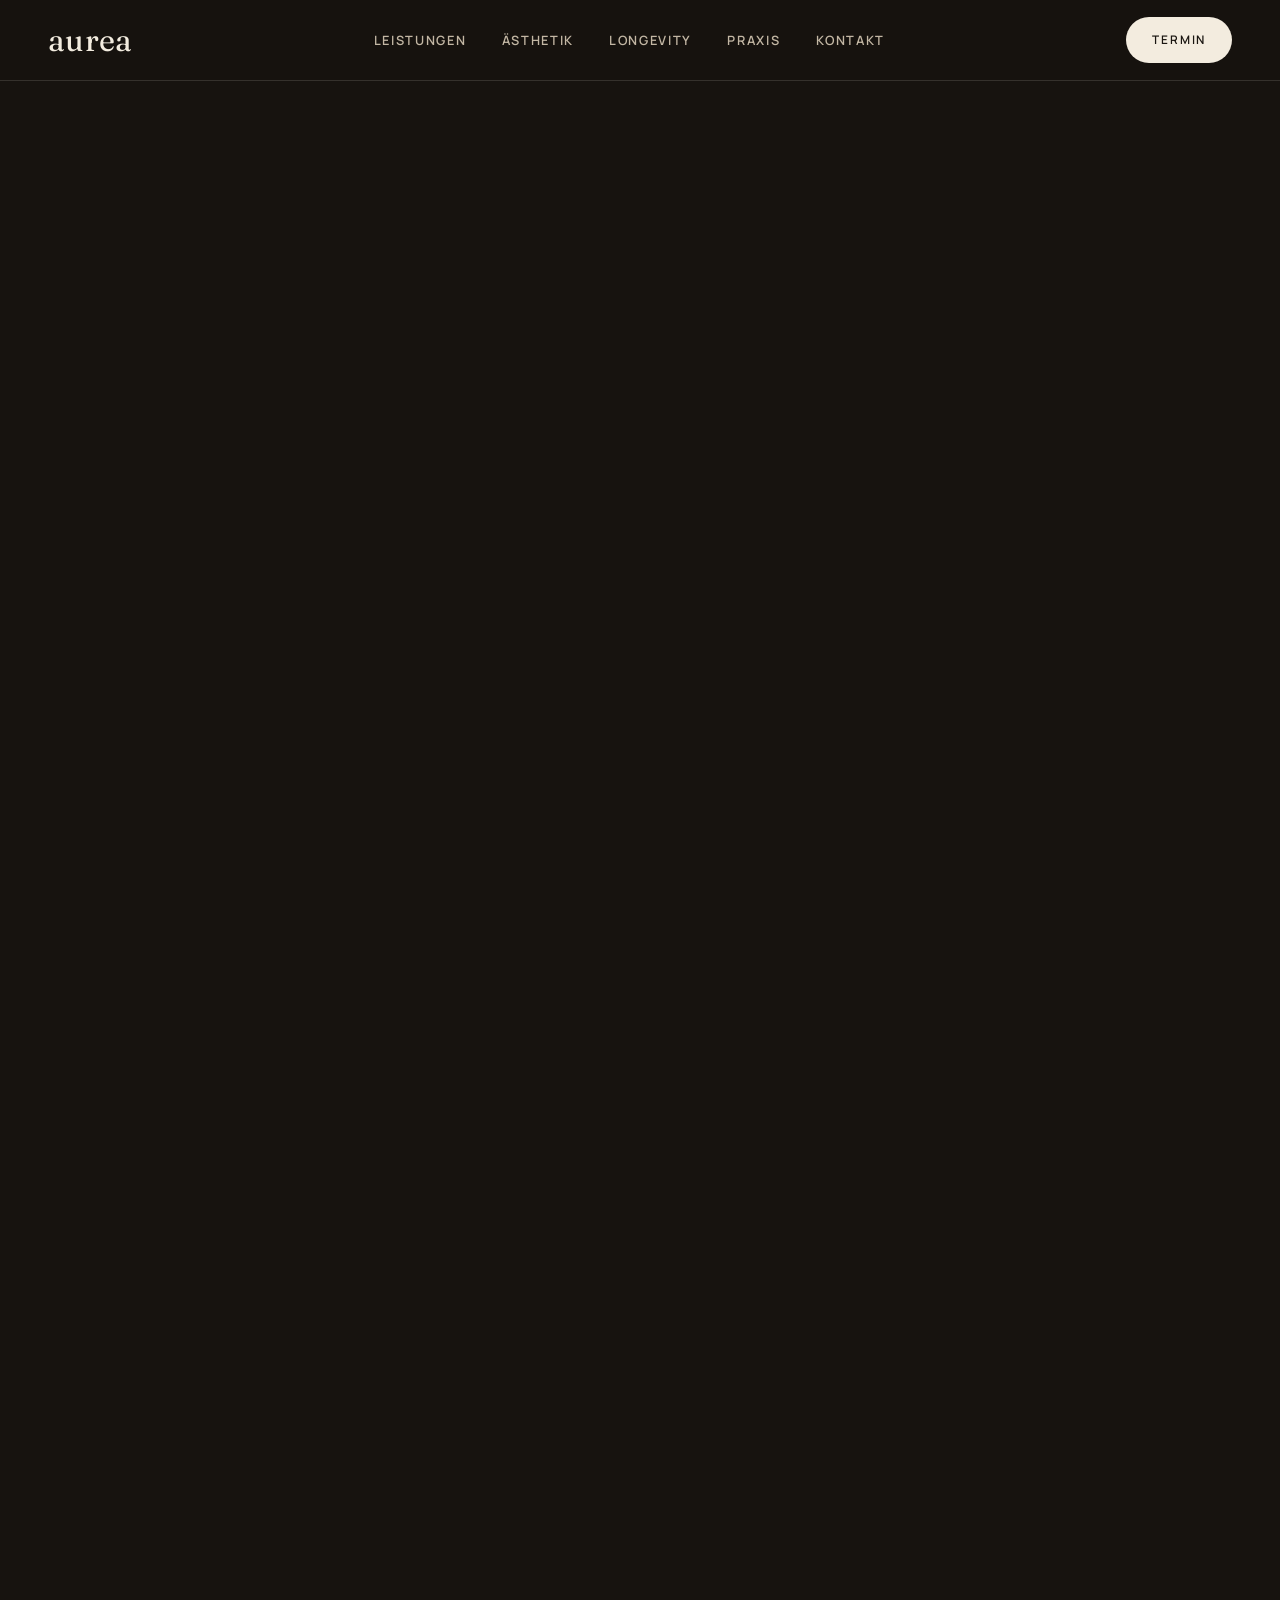
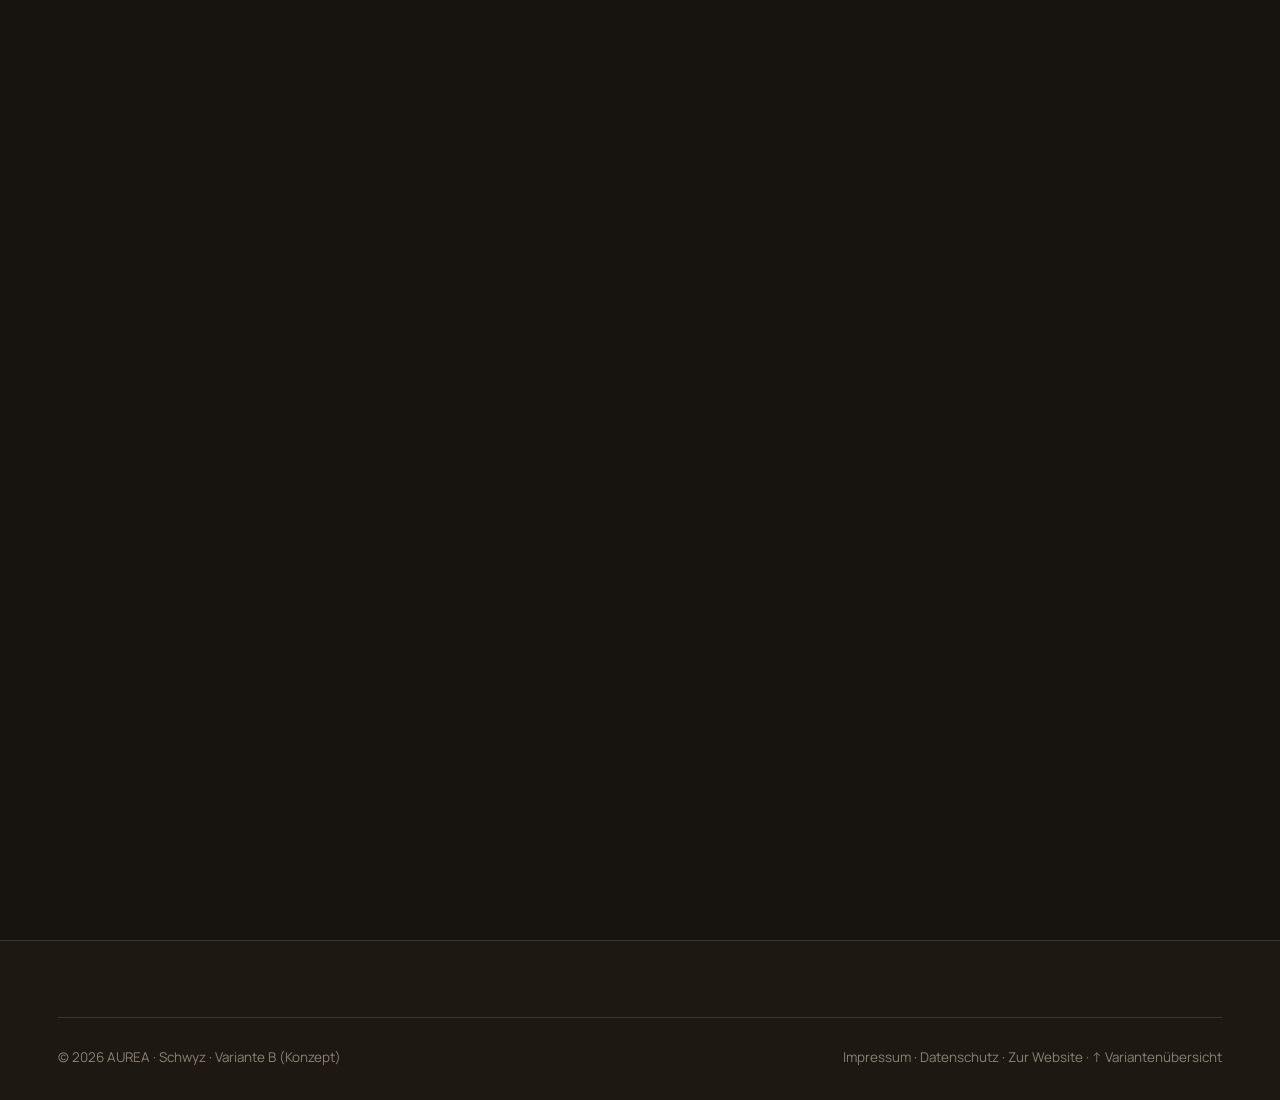
==== datenschutz-b.html @ 6bc844ad "DSG: Schriften lokal hosten (Google-CDN aus allen HTML entfernt) Fraunces + Manrope als lokale woff2" ====
<!DOCTYPE html>
<html lang="de-CH">
<head>
<meta charset="UTF-8">
<script>document.documentElement.classList.add('aurea-js');</script>
<meta name="viewport" content="width=device-width, initial-scale=1.0">
<title>Datenschutzerklärung — AUREA (Variante B) · Schwyz</title>
<meta name="description" content="Datenschutzerklärung der AUREA Dermatologie & Longevity, Schwyz – Konzept-Entwurf (Variante B).">
<meta name="robots" content="noindex">
  <link rel="preload" href="assets/fonts/fraunces-standard-normal.woff2" as="font" type="font/woff2" crossorigin>
  <link rel="preload" href="assets/fonts/manrope-wght-normal.woff2" as="font" type="font/woff2" crossorigin>
<link rel="stylesheet" href="assets/style-b.css">
</head>
<body>

<!-- NAV -->
<header class="b-nav scrolled" id="bnav">
  <a href="variante-b.html" class="b-brand">aurea</a>
  <nav class="b-nav-links" id="bnavlinks">
    <a href="variante-b.html#leistungen">Leistungen</a>
    <a href="variante-b.html#aesthetik">Ästhetik</a>
    <a href="longevity-b.html">Longevity</a>
    <a href="variante-b.html#praxis">Praxis</a>
    <a href="variante-b.html#kontakt">Kontakt</a>
  </nav>
  <div style="display:flex;align-items:center;gap:1rem">
    <a href="variante-b.html#termin" class="b-btn b-btn-cream b-nav-cta">Termin</a>
    <button class="b-nav-toggle" id="bnavToggle" aria-label="Menü"><span></span><span></span><span></span></button>
  </div>
</header>

<section class="b-section b-container" style="padding-top:clamp(7rem,12vw,10rem)">
  <div class="b-head b-reveal">
    <div class="b-breadcrumb"><a href="variante-b.html">Start</a> · Datenschutz</div>
    <span class="b-eyebrow">Rechtliches</span>
    <h2>Datenschutzerklärung.</h2>
  </div>

  <div class="b-legal b-reveal d1">
    <p style="border:1px solid var(--line);border-radius:12px;padding:1rem 1.2rem;background:var(--noir-2)"><strong>Hinweis (Konzept-Entwurf):</strong> Dies ist ein gestalterischer Platzhaltertext für das Mockup. Im realen Projekt wird er durch eine rechtlich geprüfte, praxisspezifische Datenschutzerklärung ersetzt – abgestimmt auf das revidierte Schweizer Datenschutzgesetz (revDSG) und, soweit betroffene Personen in der EU bedient werden, die DSGVO.</p>

    <h2>1. Verantwortliche Stelle</h2>
    <p>Verantwortlich für die Datenbearbeitung im Sinne des revDSG ist:<br>
    AUREA Dermatologie &amp; Longevity, Dr. med. Carla Brunner, Bahnhofstrasse 12, 6430 Schwyz, Schweiz.<br>
    E-Mail: praxis@aurea-derma.ch · Telefon: +41 41 123 45 67.</p>

    <h2>2. Welche Daten wir bearbeiten</h2>
    <ul>
      <li><strong>Stammdaten:</strong> Name, Geburtsdatum, Kontaktangaben (Telefon, E-Mail, Adresse).</li>
      <li><strong>Gesundheitsdaten</strong> (besonders schützenswerte Personendaten): Angaben aus Anamnese, Befunden und Behandlung – ausschliesslich im Rahmen der ärztlichen Tätigkeit.</li>
      <li><strong>Nutzungsdaten:</strong> beim Besuch der Website automatisch verarbeitete technische Daten (z. B. IP-Adresse, Browsertyp, Zugriffszeitpunkt).</li>
    </ul>

    <h2>3. Zwecke der Bearbeitung</h2>
    <p>Wir bearbeiten Ihre Daten zur Terminkoordination, zur Vorbereitung und Durchführung der ärztlichen Beratung und Behandlung, zur Erfüllung gesetzlicher Dokumentations- und Aufbewahrungspflichten sowie zum sicheren Betrieb dieser Website.</p>

    <h2>4. Rechtsgrundlagen</h2>
    <p>Die Bearbeitung stützt sich auf Ihre Einwilligung, die Anbahnung und Erfüllung des Behandlungsvertrags, gesetzliche Pflichten sowie unser überwiegendes berechtigtes Interesse am sicheren Betrieb der Website. Für Personen in der EU gelten ergänzend die Vorgaben der DSGVO.</p>

    <h2>5. Kontakt- und Anamnese-Formular</h2>
    <p>Über die Formulare auf dieser Website übermittelte Angaben verwenden wir ausschliesslich zur Bearbeitung Ihres Anliegens. <strong>In diesem Mockup werden keine Daten übermittelt oder gespeichert.</strong> In der späteren produktiven Umsetzung erfolgt die Übertragung verschlüsselt (TLS) über ein in der Schweiz oder EU gehostetes, datenschutzkonformes Formularsystem.</p>

    <h2>6. Cookies &amp; Reichweitenmessung</h2>
    <p>Technisch notwendige Cookies ermöglichen den Betrieb der Website. Optionale Analyse- oder Marketing-Dienste werden erst nach Ihrer ausdrücklichen Einwilligung über einen Consent-Banner aktiviert; bevorzugt wird eine cookielose, IP-anonymisierende Lösung eingesetzt.</p>

    <h2>7. Hosting &amp; Auftragsbearbeiter</h2>
    <p>Die Website wird bei einem Anbieter mit Serverstandort Schweiz/EU betrieben. Mit Dienstleistern, die in unserem Auftrag Personendaten bearbeiten (Hosting, Formular-/Terminsystem), bestehen Auftragsbearbeitungsverträge mit angemessenen Datenschutzgarantien.</p>

    <h2>8. Weitergabe an Dritte</h2>
    <p>Eine Weitergabe Ihrer Daten erfolgt nur, soweit dies zur Behandlung erforderlich ist (z. B. an Labore oder mitbehandelnde Ärztinnen und Ärzte), Sie eingewilligt haben oder wir gesetzlich dazu verpflichtet sind. Eine Weitergabe zu Werbezwecken findet nicht statt.</p>

    <h2>9. Aufbewahrung</h2>
    <p>Gesundheitsdaten bewahren wir entsprechend den gesetzlichen Aufbewahrungsfristen auf. Übrige Daten löschen wir, sobald der Bearbeitungszweck entfällt und keine gesetzlichen Pflichten entgegenstehen.</p>

    <h2>10. Ihre Rechte</h2>
    <p>Sie haben im Rahmen des anwendbaren Rechts insbesondere das Recht auf Auskunft, Berichtigung, Löschung, Einschränkung sowie Datenherausgabe/-übertragung und können eine erteilte Einwilligung jederzeit widerrufen. Wenden Sie sich dazu an die oben genannte verantwortliche Stelle.</p>

    <h2>11. Datensicherheit</h2>
    <p>Wir treffen angemessene technische und organisatorische Massnahmen (u. a. TLS-Verschlüsselung, Zugriffsbeschränkungen, ärztliche Schweigepflicht), um Ihre Daten vor unbefugtem Zugriff, Verlust oder Missbrauch zu schützen.</p>

    <h2>12. Kontakt in Datenschutzfragen</h2>
    <p>Für Fragen zum Datenschutz erreichen Sie uns unter <a href="mailto:praxis@aurea-derma.ch">praxis@aurea-derma.ch</a>.</p>

    <p style="margin-top:2rem;opacity:0.7;font-size:0.86rem">Stand: 2026 · Konzept-Entwurf für die Bewerbung · AUREA ist eine fiktive Marke.</p>
  </div>
</section>

<!-- FOOTER -->
<footer class="b-footer">
  <div class="b-container">
    <div class="b-foot-bottom" style="border-top:1px solid var(--line);padding-top:1.7rem">
      <span>© 2026 AUREA · Schwyz · Variante B (Konzept)</span>
      <span><a href="impressum-b.html">Impressum</a> · <a href="datenschutz-b.html">Datenschutz</a> · <a href="variante-b.html">Zur Website</a> · <a href="varianten.html">↑ Variantenübersicht</a></span>
    </div>
  </div>
</footer>

<script src="assets/b-app.js"></script>
</body>
</html>
---- assets/style-b.css ----
/* =========================================================================
   AUREA — Variante B  ·  "Noir Editorial"
   Dark, high-contrast, fashion-editorial — inspiriert von skinmed.ch,
   eigenständig umgesetzt. Champagner-Gold als Marken-Faden zu Variante A.
   ========================================================================= */

/* Lokal gehostete Schriften (DSG-konform — kein Google-CDN, keine IP-Übermittlung).
   Variable woff2 (Fraunces opsz+wght normal/italic, Manrope wght). */
@font-face { font-family: "Fraunces"; font-style: normal; font-weight: 300 700; font-display: swap; src: url("fonts/fraunces-standard-normal.woff2") format("woff2"); }
@font-face { font-family: "Fraunces"; font-style: italic; font-weight: 300 700; font-display: swap; src: url("fonts/fraunces-standard-italic.woff2") format("woff2"); }
@font-face { font-family: "Manrope"; font-style: normal; font-weight: 200 800; font-display: swap; src: url("fonts/manrope-wght-normal.woff2") format("woff2"); }

:root {
  --noir:      #17130F;   /* page background (warm near-black) */
  --noir-2:    #1E1813;   /* surface */
  --noir-3:    #271F18;   /* raised panel */
  --bone:      #F3ECDF;   /* primary text / cream */
  --bone-mut:  #C3B7A4;   /* muted text on dark */
  --gold:      #CDA15E;   /* champagne gold for dark bg */
  --gold-soft: #E6D2AC;
  --light:     #ECE5D9;   /* light (bone) section bg */
  --light-2:   #E3DACB;
  --ink:       #1A1611;   /* text on light sections */
  --ink-mut:   #5E564A;
  --line:      rgba(243,236,223,0.14);
  --line-ink:  rgba(26,22,17,0.14);

  --serif: 'Fraunces', 'Cormorant Garamond', Georgia, serif;
  --sans:  'Manrope', -apple-system, BlinkMacSystemFont, 'Segoe UI', sans-serif;

  --container: 1260px;
  --gut: clamp(1.25rem, 4vw, 3rem);
  --section-y: clamp(4.5rem, 9vw, 9.5rem);
  --ease: cubic-bezier(0.22, 1, 0.36, 1);

  --fs-eyebrow: 0.78rem;
  --fs-display: clamp(3rem, 1.2rem + 7.4vw, 8rem);
  --fs-h2: clamp(2.2rem, 1.2rem + 3.4vw, 4.6rem);
  --fs-h3: clamp(1.4rem, 1.1rem + 1vw, 1.9rem);
  --fs-lead: clamp(1.1rem, 0.95rem + 0.6vw, 1.3rem);
}

*, *::before, *::after { box-sizing: border-box; margin: 0; padding: 0; }
html { scroll-behavior: smooth; }
body { font-family: var(--sans); font-size: 1.05rem; line-height: 1.65; color: var(--bone);
  background: var(--noir); -webkit-font-smoothing: antialiased; overflow-x: hidden; }
img { max-width: 100%; display: block; }
a { color: inherit; text-decoration: none; }
button { font-family: inherit; cursor: pointer; border: none; background: none; }
ul { list-style: none; }
::selection { background: var(--gold); color: var(--noir); }
:focus-visible { outline: 2px solid var(--gold); outline-offset: 3px; border-radius: 3px; }

h1, h2, h3 { font-family: var(--serif); font-weight: 400; line-height: 1.04; letter-spacing: -0.012em; }

.b-container { width: 100%; max-width: var(--container); margin-inline: auto; padding-inline: var(--gut); }
.b-section { padding-block: var(--section-y); }
.b-eyebrow { display: inline-flex; align-items: center; gap: 0.7em; font-size: var(--fs-eyebrow); font-weight: 600;
  letter-spacing: 0.32em; text-transform: uppercase; color: var(--gold); }
.b-eyebrow.c { justify-content: center; }
.b-lead { font-size: var(--fs-lead); color: var(--bone-mut); line-height: 1.6; }

/* Buttons — cream pill (primary), outline (secondary) */
.b-btn { display: inline-flex; align-items: center; justify-content: center; gap: 0.6em;
  font-family: var(--sans); font-weight: 600; font-size: 0.82rem; letter-spacing: 0.16em; text-transform: uppercase;
  padding: 1.15rem 2.2rem; border-radius: 100px; min-height: 44px;
  transition: transform .45s var(--ease), background .35s, color .35s, box-shadow .45s var(--ease); }
.b-btn svg { width: 1.05em; height: 1.05em; }
.b-btn-cream { background: var(--bone); color: var(--ink); }
.b-btn-cream:hover { background: #fff; transform: translateY(-3px); box-shadow: 0 18px 40px -18px rgba(0,0,0,0.6); }
.b-btn-outline { border: 1.5px solid rgba(243,236,223,0.4); color: var(--bone); }
.b-btn-outline:hover { border-color: var(--bone); background: rgba(243,236,223,0.06); transform: translateY(-3px); }
.b-btn-dark { background: var(--ink); color: var(--bone); }
.b-btn-dark:hover { transform: translateY(-3px); box-shadow: 0 18px 40px -18px rgba(0,0,0,0.4); }
.b-btn-ink-outline { border: 1.5px solid var(--line-ink); color: var(--ink); }
.b-btn-ink-outline:hover { border-color: var(--ink); transform: translateY(-3px); }

.b-link { display: inline-flex; align-items: center; gap: 0.5em; font-weight: 600; font-size: 0.8rem;
  letter-spacing: 0.14em; text-transform: uppercase; color: var(--gold); }
.b-link svg { width: 1.1em; transition: transform .35s var(--ease); }
.b-link:hover svg { transform: translateX(5px); }

/* ---------- NAV ---------- */
.b-nav { position: fixed; inset: 0 0 auto 0; z-index: 100; display: flex; align-items: center; justify-content: space-between;
  padding: 1.35rem var(--gut); transition: background .45s var(--ease), padding .45s var(--ease), border-color .45s;
  border-bottom: 1px solid transparent; }
.b-nav.scrolled { background: rgba(23,19,15,0.82); backdrop-filter: blur(14px); padding-block: 0.9rem; border-bottom-color: var(--line); }
.b-brand { font-family: var(--serif); font-size: 1.95rem; font-weight: 400; letter-spacing: 0.01em; color: var(--bone); }
.b-nav-links { display: flex; align-items: center; gap: 2.2rem; }
.b-nav-links a { font-size: 0.8rem; font-weight: 600; letter-spacing: 0.13em; text-transform: uppercase; color: var(--bone-mut); transition: color .3s; }
.b-nav-links a:hover { color: var(--bone); }
.b-nav-cta { padding: 0.85rem 1.6rem; font-size: 0.74rem; }
.b-nav-toggle { display: none; flex-direction: column; justify-content: center; align-items: center; gap: 5px; width: 44px; height: 44px; }
.b-nav-toggle span { width: 26px; height: 2px; background: var(--bone); border-radius: 2px; transition: .35s var(--ease); }

/* ---------- HERO ---------- */
.b-hero { position: relative; min-height: 100svh; display: flex; align-items: center; overflow: hidden; }
.b-hero-bg { position: absolute; inset: 0; z-index: 0; background: var(--noir-2); }
.b-hero-bg img { width: 100%; height: 100%; object-fit: cover; object-position: 70% center; opacity: 0.92; }
.b-hero-bg::after { content: ""; position: absolute; inset: 0; background:
  linear-gradient(90deg, var(--noir) 8%, rgba(23,19,15,0.72) 42%, rgba(23,19,15,0.30) 70%, rgba(23,19,15,0.55) 100%),
  linear-gradient(0deg, var(--noir) 2%, transparent 30%); }
.b-hero-inner { position: relative; z-index: 2; width: 100%; max-width: var(--container); margin-inline: auto; padding-inline: var(--gut); }
.b-hero h1 { font-size: var(--fs-display); max-width: 15ch; margin: 1.4rem 0 1.6rem; color: var(--bone); font-weight: 300; }
.b-hero h1 em { font-style: italic; color: var(--gold-soft); }
.b-hero .b-lead { max-width: 46ch; color: #E8E1D4; }
.b-hero-actions { display: flex; flex-wrap: wrap; gap: 1rem; margin-top: 2.4rem; }
.b-scroll { position: absolute; bottom: 1.6rem; left: 50%; transform: translateX(-50%); z-index: 2;
  font-size: 0.72rem; letter-spacing: 0.3em; text-transform: uppercase; color: var(--bone-mut);
  display: flex; flex-direction: column; align-items: center; gap: 0.6rem;
  transition: opacity .45s var(--ease); pointer-events: none; }
.b-scroll .ln { width: 1px; height: 40px; background: linear-gradient(var(--bone-mut), transparent); }

/* ---------- SECTION HEAD ---------- */
.b-head { max-width: 760px; margin-bottom: clamp(2.5rem, 5vw, 4.5rem); }
.b-head.c { margin-inline: auto; text-align: center; }
.b-head h2 { font-size: var(--fs-h2); margin: 1rem 0; font-weight: 300; hyphens: auto; overflow-wrap: break-word; }
.b-head p { font-size: var(--fs-lead); color: var(--bone-mut); }

/* ---------- SERVICES (editorial list) ---------- */
.b-serv { display: grid; grid-template-columns: 1fr 1fr; gap: 0; border-top: 1px solid var(--line); }
.b-serv-item { position: relative; padding: 2.2rem 2rem; border-bottom: 1px solid var(--line); display: flex; gap: 1.6rem;
  transition: background .4s; }
.b-serv-item:nth-child(odd) { border-right: 1px solid var(--line); }
.b-serv-item:hover { background: var(--noir-2); }
.b-serv-item .no { font-family: var(--serif); font-size: 1.1rem; color: var(--gold); flex: none; padding-top: 0.4rem; }
.b-serv-item h3 { font-size: var(--fs-h3); margin-bottom: 0.5rem; color: var(--bone); font-weight: 400; }
.b-serv-item p { font-size: 0.97rem; color: var(--bone-mut); }
.b-serv-item .b-link { margin-top: 1rem; }
.b-serv-item .stretch { position: absolute; inset: 0; z-index: 1; }

/* ---------- FEATURE (alternating full-bleed) ---------- */
.b-feature { display: grid; grid-template-columns: 1fr 1fr; align-items: stretch; min-height: 80vh; }
.b-feature .media { position: relative; overflow: hidden; min-height: 50vh; }
.b-feature .media img { width: 100%; height: 100%; object-fit: cover; }
.b-feature .txt { display: flex; flex-direction: column; justify-content: center; padding: clamp(2.5rem,6vw,6rem); }
.b-feature.flip .media { order: 2; }
.b-feature .txt h2 { font-size: var(--fs-h2); margin: 1rem 0 1.3rem; font-weight: 300; }
.b-feature .txt p { color: var(--bone-mut); max-width: 46ch; }
.b-feature .txt .b-btn, .b-feature .txt .b-link { margin-top: 2rem; align-self: flex-start; }
.b-feature.on-light { background: var(--light); color: var(--ink); }
.b-feature.on-light .txt h2 { color: var(--ink); }
.b-feature.on-light .txt p { color: var(--ink-mut); }
.b-feature.on-light .b-eyebrow { color: #9A7A3E; }

/* ---------- PULL QUOTE (light section) ---------- */
.b-quote { background: var(--light); color: var(--ink); text-align: center; }
.b-quote .b-container { max-width: 980px; }
.b-quote blockquote { font-family: var(--serif); font-weight: 300; font-size: clamp(1.8rem, 1rem + 3vw, 3.4rem);
  line-height: 1.22; letter-spacing: -0.01em; }
.b-quote blockquote em { font-style: italic; color: #9A7A3E; }
.b-quote .by { margin-top: 2rem; font-size: 0.82rem; font-weight: 600; letter-spacing: 0.18em; text-transform: uppercase; color: var(--ink-mut); }

/* ---------- DOCTOR ---------- */
.b-doctor { display: grid; grid-template-columns: 0.9fr 1.1fr; gap: clamp(2rem,5vw,5rem); align-items: center; }
.b-doctor .media { aspect-ratio: 3/4; overflow: hidden; border-radius: 2px; }
.b-doctor .media img { width: 100%; height: 100%; object-fit: cover; }
.b-doctor h2 { font-size: var(--fs-h2); margin: 1rem 0 1.3rem; font-weight: 300; color: var(--bone); }
.b-doctor .creds { display: grid; gap: 0.7rem; margin: 1.8rem 0; }
.b-doctor .creds li { display: flex; gap: 0.7rem; align-items: flex-start; color: var(--bone-mut); font-size: 0.97rem; }
.b-doctor .creds svg { width: 1.05em; color: var(--gold); flex: none; margin-top: 4px; }

/* ---------- CTA ---------- */
.b-cta { text-align: center; position: relative; overflow: hidden; }
.b-cta h2 { font-size: var(--fs-h2); font-weight: 300; max-width: 16ch; margin: 1rem auto 1.5rem; color: var(--bone); }
.b-cta p { color: var(--bone-mut); max-width: 48ch; margin: 0 auto 2.4rem; font-size: var(--fs-lead); }
.b-cta .glow { position: absolute; width: 60vw; height: 60vw; border-radius: 50%; top: -30%; left: 50%; transform: translateX(-50%);
  background: radial-gradient(circle, rgba(205,161,94,0.18), transparent 62%); z-index: 0; }
.b-cta .b-container { position: relative; z-index: 2; }

/* ---------- FOOTER ---------- */
.b-footer { background: var(--noir-2); border-top: 1px solid var(--line); padding-block: clamp(3.5rem,6vw,5rem) 2rem; }
.b-footer-grid { display: grid; grid-template-columns: 1.6fr 1fr 1.3fr; gap: clamp(2rem,4vw,4rem); padding-bottom: 3rem; border-bottom: 1px solid var(--line); }
.b-footer .b-brand { font-size: 1.7rem; }
.b-footer p { color: var(--bone-mut); font-size: 0.95rem; margin-top: 1rem; max-width: 38ch; }
.b-footer h4 { font-size: 0.74rem; letter-spacing: 0.2em; text-transform: uppercase; color: var(--gold); margin-bottom: 1.1rem; font-weight: 700; }
.b-footer-col a, .b-footer-col li { display: block; font-size: 0.95rem; color: var(--bone-mut); padding: 0.32rem 0; transition: color .3s; }
.b-footer-col a:hover { color: var(--bone); }
.b-cl { display: flex; gap: 0.7rem; align-items: flex-start; font-size: 0.95rem; color: var(--bone-mut); padding: 0.32rem 0; }
.b-cl svg { width: 1.05em; color: var(--gold); flex: none; margin-top: 4px; }
.b-foot-bottom { display: flex; justify-content: space-between; flex-wrap: wrap; gap: 1rem; padding-top: 1.7rem; font-size: 0.84rem; color: #8A8170; }
.b-foot-bottom a { color: #8A8170; }
.b-foot-bottom a:hover { color: var(--bone); }

/* ---------- CONCEPT BAR ---------- */
.b-concept { position: fixed; bottom: 0; left: 0; right: 0; z-index: 200; background: #000; color: var(--bone-mut);
  font-size: 0.8rem; display: flex; align-items: center; justify-content: center; gap: 0.8rem; flex-wrap: wrap; padding: 0.6rem 1rem; text-align: center; }
.b-concept strong { color: var(--gold-soft); }
.b-concept a { color: var(--gold-soft); text-decoration: underline; text-underline-offset: 3px; }
.b-concept button { color: var(--bone-mut); opacity: 0.7; font-size: 1.1rem; line-height: 1; padding: 0.5rem 0.9rem; min-height: 44px; min-width: 44px; }
.b-concept button:hover { opacity: 1; }

/* ---------- REVEAL ---------- */
/* Progressive Enhancement: versteckter Startzustand nur bei aktivem JS (html.aurea-js,
   per Inline-Script im <head> gesetzt). Ohne JS bleibt jeder Inhalt sichtbar. */
.aurea-js .b-reveal { opacity: 0; transform: translateY(30px); transition: opacity .9s var(--ease), transform .9s var(--ease); }
.b-reveal.in { opacity: 1; transform: none; }
.b-reveal.d1 { transition-delay: .1s; } .b-reveal.d2 { transition-delay: .2s; } .b-reveal.d3 { transition-delay: .3s; }
@media (prefers-reduced-motion: reduce) { .b-reveal { opacity: 1; transform: none; } * { scroll-behavior: auto; } }

/* ---------- BEFORE / AFTER SLIDER ---------- */
.b-ba { text-align: center; }
.ba-pills { display: flex; flex-wrap: wrap; justify-content: center; gap: 0.6rem; margin-bottom: 1.6rem; }
.ba-pill { padding: 0.7rem 1.3rem; border-radius: 100px; border: 1.5px solid var(--line); color: var(--bone-mut);
  font-size: 0.82rem; font-weight: 600; letter-spacing: 0.03em; min-height: 44px; transition: all .3s; }
.ba-pill:hover { border-color: var(--gold); color: var(--bone); }
.ba-pill.is-active { background: var(--bone); color: var(--ink); border-color: var(--bone); }
.ba-stage { position: relative; max-width: 760px; margin: 0 auto; aspect-ratio: 4/3; border-radius: 6px; overflow: hidden;
  --pos: 50%; box-shadow: 0 34px 80px -34px rgba(0,0,0,0.75); background: var(--noir-3); }
.ba-stage img { position: absolute; inset: 0; width: 100%; height: 100%; object-fit: cover; display: block; }
.ba-after { z-index: 1; }
.ba-before { z-index: 2; clip-path: inset(0 calc(100% - var(--pos)) 0 0); }
.ba-handle { position: absolute; top: 0; bottom: 0; left: var(--pos); width: 2px; background: var(--bone); z-index: 3;
  transform: translateX(-1px); pointer-events: none; }
.ba-knob { position: absolute; top: 50%; left: 50%; transform: translate(-50%,-50%); width: 46px; height: 46px; border-radius: 50%;
  background: var(--bone); color: var(--ink); display: grid; place-items: center; box-shadow: 0 6px 22px rgba(0,0,0,0.55); }
.ba-knob svg { width: 22px; }
.ba-tag { position: absolute; bottom: 12px; z-index: 3; font-size: 0.66rem; font-weight: 700; letter-spacing: 0.14em;
  text-transform: uppercase; padding: 0.34rem 0.72rem; border-radius: 100px; background: rgba(23,19,15,0.72); color: var(--bone); backdrop-filter: blur(4px); }
.ba-tag-before { left: 12px; } .ba-tag-after { right: 12px; }
.ba-range { position: absolute; inset: 0; width: 100%; height: 100%; margin: 0; background: transparent;
  -webkit-appearance: none; appearance: none; z-index: 4; cursor: ew-resize; }
.ba-range::-webkit-slider-runnable-track { background: transparent; height: 100%; }
.ba-range::-webkit-slider-thumb { -webkit-appearance: none; width: 48px; height: 600px; background: transparent; cursor: ew-resize; }
.ba-range::-moz-range-track { background: transparent; }
.ba-range::-moz-range-thumb { width: 48px; height: 600px; border: 0; background: transparent; cursor: ew-resize; }
.ba-range:focus-visible { outline: 2px solid var(--gold); outline-offset: 3px; }

/* ---------- BOOKING TOOL ---------- */
.bk { max-width: 880px; margin: 0 auto; background: var(--noir-2); border: 1px solid var(--line); border-radius: 18px; overflow: hidden; }
.bk-steps { display: flex; align-items: center; gap: 0.5rem; padding: 1.4rem 1.8rem; border-bottom: 1px solid var(--line); flex-wrap: wrap; }
.bk-steps .s { display: flex; align-items: center; gap: 0.5rem; font-size: 0.72rem; font-weight: 600; letter-spacing: 0.06em;
  text-transform: uppercase; color: var(--bone-mut); }
.bk-steps .s .n { width: 25px; height: 25px; border-radius: 50%; border: 1.5px solid var(--line); display: grid; place-items: center; font-size: 0.72rem; flex: none; }
.bk-steps .s.active { color: var(--bone); } .bk-steps .s.active .n { background: var(--gold); color: var(--ink); border-color: var(--gold); }
.bk-steps .s.done .n { background: var(--bone); color: var(--ink); border-color: var(--bone); }
.bk-sep { flex: 1; height: 1px; background: var(--line); min-width: 8px; }
.bk-body { padding: 2.1rem 1.8rem; }
.bk-step { display: none; animation: bfade .5s var(--ease); }
.bk-step.active { display: block; }
@keyframes bfade { from { opacity: 0; transform: translateY(10px); } to { opacity: 1; transform: none; } }
.bk-step h3 { font-family: var(--serif); font-weight: 400; font-size: 1.5rem; margin-bottom: 0.4rem; color: var(--bone); }
.bk-step .hint { color: var(--bone-mut); font-size: 0.92rem; margin-bottom: 1.5rem; }
.bk-pillrow { display: flex; flex-wrap: wrap; gap: 0.7rem; }
.bk-pill { padding: 0.95rem 1.5rem; border-radius: 100px; border: 1.5px solid var(--line); color: var(--bone); background: var(--noir-3);
  font-size: 0.92rem; font-weight: 600; min-height: 44px; transition: all .3s; }
.bk-pill:hover { border-color: var(--gold); }
.bk-pill.sel { background: var(--gold); color: var(--ink); border-color: var(--gold); }
.bk-cal-head { display: flex; align-items: center; justify-content: space-between; gap: 1rem; margin-bottom: 1.3rem; }
.bk-cal-head .kw { font-weight: 600; color: var(--bone); font-size: 0.98rem; }
.bk-navbtn { width: 44px; height: 44px; border-radius: 50%; border: 1.5px solid var(--line); color: var(--bone); display: grid; place-items: center; transition: all .3s; flex: none; }
.bk-navbtn:hover:not(:disabled) { border-color: var(--gold); color: var(--gold); }
.bk-navbtn:disabled { opacity: 0.3; cursor: not-allowed; }
.bk-navbtn svg { width: 18px; }
.bk-week { display: grid; grid-template-columns: repeat(6, 1fr); gap: 0.55rem; }
.bk-day { background: var(--noir-3); border: 1px solid var(--line); border-radius: 10px; padding: 0.85rem 0.5rem; min-height: 158px; text-align: center; }
.bk-day.past { opacity: 0.45; }
.bk-day.booked { opacity: 0.5; }
.bk-day.booked .dom { color: var(--bone-mut); }
.bk-day .dow { font-size: 0.68rem; font-weight: 700; letter-spacing: 0.1em; text-transform: uppercase; color: var(--bone-mut); }
.bk-day .dom { font-family: var(--serif); font-size: 1.3rem; color: var(--bone); margin: 0.15rem 0 0.7rem; }
.bk-slot { display: block; width: 100%; padding: 0.5rem 0.2rem; margin-bottom: 0.4rem; border-radius: 7px; border: 1px solid var(--line);
  background: transparent; color: var(--bone); font-size: 0.8rem; font-weight: 600; transition: all .25s; min-height: 44px; cursor: pointer; }
.bk-slot:hover { background: var(--gold); color: var(--ink); border-color: var(--gold); }
.bk-slot.sel { background: var(--gold); color: var(--ink); border-color: var(--gold); }
.bk-none { font-size: 1.2rem; line-height: 1; color: var(--bone-mut); padding-top: 1rem; opacity: 0.55; }
.bk-empty { text-align: center; padding: 2.4rem 1rem 0.6rem; }
.bk-empty .ic { width: 52px; height: 52px; border-radius: 50%; border: 1.5px solid var(--line); color: var(--gold); display: grid; place-items: center; margin: 0 auto 1.2rem; }
.bk-empty h4 { font-family: var(--serif); font-weight: 400; font-size: 1.3rem; color: var(--bone); margin-bottom: 0.5rem; }
.bk-empty p { color: var(--bone-mut); margin-bottom: 1.4rem; }
.bk-nav { display: flex; justify-content: space-between; gap: 1rem; padding: 1.4rem 1.8rem; border-top: 1px solid var(--line); }
.bk-summary { display: grid; gap: 0; margin-bottom: 1.6rem; }
.bk-summary .row { display: flex; justify-content: space-between; gap: 1rem; padding: 0.85rem 0; border-bottom: 1px solid var(--line); font-size: 0.95rem; }
.bk-summary .row .k { color: var(--bone-mut); } .bk-summary .row .v { color: var(--bone); font-weight: 600; text-align: right; }
.bk-done { text-align: center; padding: 1rem; }
.bk-done .chk { width: 64px; height: 64px; border-radius: 50%; background: var(--gold); color: var(--ink); display: grid; place-items: center; margin: 0 auto 1.4rem; }
.bk-done .chk svg { width: 30px; }
.bk-done p { color: var(--bone-mut); max-width: 44ch; margin: 0 auto; }

/* ---------- SERVICE MODAL ---------- */
.bmodal { position: fixed; inset: 0; z-index: 300; display: none; align-items: center; justify-content: center; padding: 1.2rem; }
.bmodal.open { display: flex; }
.bmodal-backdrop { position: absolute; inset: 0; background: rgba(8,6,4,0.74); backdrop-filter: blur(6px); }
.bmodal-panel { position: relative; z-index: 1; width: 100%; max-width: 560px; max-height: 88vh; overflow: auto;
  background: var(--noir-2); border: 1px solid var(--line); border-radius: 18px; padding: clamp(1.8rem, 4vw, 2.7rem);
  box-shadow: 0 50px 120px -30px rgba(0,0,0,0.85); animation: bpop .4s var(--ease); }
@keyframes bpop { from { opacity: 0; transform: translateY(18px) scale(.985); } to { opacity: 1; transform: none; } }
.bmodal-x { position: absolute; top: 0.7rem; right: 0.7rem; width: 44px; height: 44px; border-radius: 50%;
  color: var(--bone-mut); font-size: 1.5rem; line-height: 1; transition: color .3s, background .3s; }
.bmodal-x:hover { color: var(--bone); background: var(--noir-3); }
.bmodal-panel h3 { font-family: var(--serif); font-weight: 400; font-size: clamp(1.6rem, 1.2rem + 1.6vw, 2.2rem); margin: 0.7rem 0 1rem; color: var(--bone); }
.bmodal-panel .b-lead { font-size: 1.02rem; }
.bmodal-list { display: grid; gap: 0.7rem; margin: 1.5rem 0; }
.bmodal-list li { display: flex; gap: 0.7rem; align-items: flex-start; color: var(--bone-mut); font-size: 0.97rem; }
.bmodal-list svg { width: 1.05em; color: var(--gold); flex: none; margin-top: 4px; }
.bmodal-note { font-size: 0.86rem; color: var(--bone-mut); opacity: 0.82; border-top: 1px solid var(--line); padding-top: 1.2rem; }
.bmodal-actions { display: flex; flex-wrap: wrap; gap: 0.8rem; margin-top: 1.7rem; }

/* ---------- RESPONSIVE ---------- */
@media (max-width: 900px) {
  .b-nav-links { display: none; }
  .b-nav-cta { display: none; }
  .b-nav-toggle { display: flex; }
  .b-nav.open .b-nav-links { display: flex; flex-direction: column; position: fixed; inset: 0; background: var(--noir);
    align-items: center; justify-content: center; gap: 2.2rem; font-size: 1.1rem; z-index: 99; }
  .b-nav.open .b-nav-toggle span:nth-child(1) { transform: translateY(7px) rotate(45deg); }
  .b-nav.open .b-nav-toggle span:nth-child(2) { opacity: 0; }
  .b-nav.open .b-nav-toggle span:nth-child(3) { transform: translateY(-7px) rotate(-45deg); }
  .b-hero { align-items: flex-end; padding-bottom: clamp(3rem,10vw,5rem); padding-top: calc(5rem + env(safe-area-inset-top,0px)); }
  .b-hero-bg img { object-position: 60% center; }
  .b-hero-bg::after { background: linear-gradient(0deg, var(--noir) 6%, rgba(23,19,15,0.55) 46%, rgba(23,19,15,0.5) 100%); }
  .b-serv { grid-template-columns: 1fr; }
  .b-serv-item:nth-child(odd) { border-right: none; }
  .b-feature, .b-feature.flip { grid-template-columns: 1fr; }
  .b-feature .media { order: -1 !important; min-height: 56vw; }
  .b-feature.flip .media { order: -1; }
  .b-doctor { grid-template-columns: 1fr; gap: 2.5rem; }
  .b-doctor .media { max-width: 420px; }
  .b-footer-grid { grid-template-columns: 1fr 1fr; }
  .b-footer-grid > :first-child { grid-column: 1 / -1; }
}
@media (max-width: 560px) {
  .b-footer-grid { grid-template-columns: 1fr; gap: 2rem; }
  .b-hero-actions .b-btn { flex: 1; }
}
@media (max-width: 760px) {
  .bk-week { grid-template-columns: repeat(3, 1fr); }
  .bk-steps .lbl { display: none; }
  .bk-steps { justify-content: center; }
}
@media (max-width: 480px) {
  .bk-week { grid-template-columns: repeat(2, 1fr); }
  .bk-day { min-height: 130px; }
}

/* =========================================================================
   LONGEVITY-ANAMNESE (B) + RECHTLICHES — geteilte Noir-Editorial-Komponenten
   ========================================================================= */

/* ---- Sub-Hero (kürzer als Full-Hero) ---- */
.b-subhero { position: relative; min-height: 74svh; display: flex; align-items: flex-end; overflow: hidden;
  padding-bottom: clamp(2.5rem, 6vw, 5rem); padding-top: 7rem; }
.b-subhero-bg { position: absolute; inset: 0; z-index: 0; background: var(--noir-2); }
.b-subhero-bg img { width: 100%; height: 100%; object-fit: cover; object-position: 62% 28%; opacity: 0.9; }
.b-subhero-bg::after { content: ""; position: absolute; inset: 0; background:
  linear-gradient(90deg, var(--noir) 6%, rgba(23,19,15,0.74) 46%, rgba(23,19,15,0.34) 80%, rgba(23,19,15,0.5) 100%),
  linear-gradient(0deg, var(--noir) 2%, transparent 38%); }
.b-subhero-inner { position: relative; z-index: 2; width: 100%; max-width: var(--container);
  margin-inline: auto; padding-inline: var(--gut); }
.b-subhero h1 { font-size: clamp(2.6rem, 1.4rem + 5vw, 5.4rem); font-weight: 300; color: var(--bone);
  max-width: 19ch; margin: 1.1rem 0 1.3rem; line-height: 1.04; }
.b-subhero h1 em { font-style: italic; color: var(--gold-soft); }
.b-subhero .b-lead { max-width: 56ch; color: #E8E1D4; }
.b-subhero .b-hero-actions { margin-top: 2rem; }
.b-breadcrumb { font-size: 0.78rem; letter-spacing: 0.12em; text-transform: uppercase; color: var(--bone-mut); margin-bottom: 0.5rem; }
.b-breadcrumb a { color: var(--gold); }
.b-breadcrumb a:hover { color: var(--gold-soft); }

/* ---- Band-Hintergrund zur Rhythmisierung ---- */
.b-band { background: var(--noir-2); }

/* ---- Pillars (Vier Perspektiven) ---- */
.b-pillars { display: grid; grid-template-columns: repeat(4, 1fr); gap: 1px; background: var(--line);
  border: 1px solid var(--line); border-radius: 14px; overflow: hidden; }
.b-pillar { background: var(--noir); padding: 2.2rem 1.7rem; }
.b-band .b-pillar { background: var(--noir-2); }
.b-pillar .ic { width: 50px; height: 50px; border-radius: 12px; border: 1px solid var(--line);
  display: grid; place-items: center; color: var(--gold); margin-bottom: 1.3rem; }
.b-pillar .ic svg { width: 24px; }
.b-pillar h3 { font-size: 1.18rem; font-weight: 400; color: var(--bone); margin-bottom: 0.6rem; }
.b-pillar p { font-size: 0.93rem; color: var(--bone-mut); }

/* ---- Process (nummerierte Schritte) ---- */
.b-process { display: grid; gap: 0; max-width: 880px; margin-inline: auto; border-top: 1px solid var(--line); }
.b-step-row { display: grid; grid-template-columns: auto 1fr; gap: 1.7rem; padding: 1.9rem 0; border-bottom: 1px solid var(--line); }
.b-step-row .mn { font-family: var(--serif); font-size: 1.5rem; color: var(--gold); line-height: 1.1; }
.b-step-row h3 { font-size: 1.3rem; font-weight: 400; color: var(--bone); margin-bottom: 0.4rem; }
.b-step-row p { color: var(--bone-mut); font-size: 0.97rem; max-width: 62ch; }

/* ---- Measures grid (Was wir erfassen) ---- */
.b-measures { display: grid; grid-template-columns: repeat(3, 1fr); gap: 1px; background: var(--line);
  border: 1px solid var(--line); border-radius: 14px; overflow: hidden; }
.b-measure-c { background: var(--noir); padding: 1.9rem 1.6rem; }
.b-band .b-measure-c { background: var(--noir-2); }
.b-measure-c h3 { font-size: 1.08rem; font-weight: 400; color: var(--bone); margin-bottom: 0.5rem;
  display: flex; align-items: center; gap: 0.6rem; }
.b-measure-c h3::before { content: ""; width: 7px; height: 7px; border-radius: 50%; background: var(--gold); flex: none; }
.b-measure-c p { font-size: 0.92rem; color: var(--bone-mut); }

/* ---- Multi-Step Formular ---- */
.b-form { max-width: 820px; margin: 0 auto; background: var(--noir-2); border: 1px solid var(--line);
  border-radius: 18px; overflow: hidden; }
.b-form-head { padding: 1.8rem 2rem 1.5rem; border-bottom: 1px solid var(--line); }
.b-form-head h3 { font-family: var(--serif); font-weight: 400; font-size: 1.45rem; color: var(--bone); }
.b-form-head p { color: var(--bone-mut); font-size: 0.92rem; margin-top: 0.3rem; }
.b-progress { display: flex; gap: 0.5rem; margin-top: 1.1rem; }
.b-progress .dot { flex: 1; height: 4px; border-radius: 100px; background: var(--noir-3); transition: background .4s var(--ease); }
.b-progress .dot.active { background: var(--gold); }
.b-form-body { padding: 2rem; }
.b-fstep { display: none; animation: bfade .5s var(--ease); }
.b-fstep.active { display: block; }
.b-fstep .step-label { font-size: 0.72rem; letter-spacing: 0.2em; text-transform: uppercase; color: var(--gold); margin-bottom: 0.5rem; }
.b-fstep h4 { font-family: var(--serif); font-weight: 400; font-size: 1.45rem; color: var(--bone); margin-bottom: 1.4rem; }
.b-field { margin-bottom: 1.2rem; }
.b-field-row { display: grid; grid-template-columns: 1fr 1fr; gap: 1rem; }
.b-field > label { display: block; font-size: 0.85rem; font-weight: 600; color: var(--bone); margin-bottom: 0.5rem; }
.b-field input, .b-field select, .b-field textarea {
  width: 100%; font-family: var(--sans); font-size: 0.97rem; color: var(--bone); background: var(--noir-3);
  border: 1px solid var(--line); border-radius: 10px; padding: 0.85rem 1rem; min-height: 48px; transition: border-color .3s; }
.b-field textarea { min-height: 104px; resize: vertical; line-height: 1.5; }
.b-field input::placeholder, .b-field textarea::placeholder { color: var(--bone-mut); opacity: 0.65; }
.b-field input:focus, .b-field select:focus, .b-field textarea:focus { outline: none; border-color: var(--gold); }
.b-field select { appearance: none; -webkit-appearance: none; cursor: pointer; padding-right: 2.6rem;
  background-image: url("data:image/svg+xml,%3Csvg xmlns='http://www.w3.org/2000/svg' width='14' height='14' viewBox='0 0 24 24' fill='none' stroke='%23CDA15E' stroke-width='2' stroke-linecap='round' stroke-linejoin='round'%3E%3Cpath d='m6 9 6 6 6-6'/%3E%3C/svg%3E");
  background-repeat: no-repeat; background-position: right 1rem center; }
.b-choices { display: grid; gap: 0.6rem; grid-template-columns: 1fr 1fr; }
.b-choice { display: flex; align-items: center; gap: 0.7rem; padding: 0.8rem 1rem; min-height: 48px;
  background: var(--noir-3); border: 1px solid var(--line); border-radius: 10px; font-size: 0.92rem; color: var(--bone); cursor: pointer; transition: border-color .3s; }
.b-choice:hover { border-color: var(--gold); }
.b-choice input { accent-color: var(--gold); width: 18px; height: 18px; flex: none; }
.b-consent { display: flex; gap: 0.7rem; align-items: flex-start; padding: 0.9rem 0; font-size: 0.9rem; color: var(--bone-mut); cursor: pointer; }
.b-consent input { accent-color: var(--gold); width: 18px; height: 18px; flex: none; margin-top: 3px; }
.b-form-nav { display: flex; justify-content: space-between; gap: 1rem; padding: 1.5rem 2rem; border-top: 1px solid var(--line); }
.b-form-done { text-align: center; padding: 1.5rem 1rem; }
.b-form-done .chk { width: 64px; height: 64px; border-radius: 50%; background: var(--gold); color: var(--ink); display: grid; place-items: center; margin: 0 auto 1.4rem; }
.b-form-done .chk svg { width: 30px; }
.b-form-done h4 { font-family: var(--serif); font-weight: 400; font-size: 1.5rem; color: var(--bone); margin-bottom: 0.7rem; }
.b-form-done p { color: var(--bone-mut); max-width: 46ch; margin: 0 auto; }

/* ---- FAQ ---- */
.b-faq { max-width: 820px; margin: 0 auto; border-top: 1px solid var(--line); }
.b-faq-item { border-bottom: 1px solid var(--line); }
.b-faq-q { width: 100%; display: flex; align-items: center; justify-content: space-between; gap: 1rem; text-align: left;
  padding: 1.5rem 0.2rem; font-family: var(--sans); font-size: 1.05rem; font-weight: 600; color: var(--bone); min-height: 44px; }
.b-faq-q:hover { color: var(--gold-soft); }
.b-faq-q .pm { position: relative; width: 16px; height: 16px; flex: none; }
.b-faq-q .pm::before, .b-faq-q .pm::after { content: ""; position: absolute; background: var(--gold); transition: transform .35s var(--ease); }
.b-faq-q .pm::before { top: 7px; left: 0; width: 16px; height: 2px; }
.b-faq-q .pm::after { left: 7px; top: 0; width: 2px; height: 16px; }
.b-faq-item.open .pm::after { transform: scaleY(0); }
.b-faq-a { max-height: 0; overflow: hidden; transition: max-height .45s var(--ease); }
.b-faq-a p { color: var(--bone-mut); font-size: 0.97rem; padding: 0 0.2rem 1.5rem; max-width: 66ch; }

/* ---- Rechtstexte (Legal prose) ---- */
.b-legal { max-width: 800px; margin: 0 auto; overflow-wrap: anywhere; hyphens: auto; }
.b-legal h2 { font-size: 1.5rem; font-weight: 400; color: var(--bone); margin: 2.2rem 0 0.8rem; }
.b-legal h2:first-child { margin-top: 0; }
.b-legal p, .b-legal li { color: var(--bone-mut); font-size: 0.98rem; margin-bottom: 0.8rem; line-height: 1.7; }
.b-legal ul { padding-left: 1.2rem; list-style: disc; margin-bottom: 1rem; }
.b-legal a { color: var(--gold); text-decoration: underline; text-underline-offset: 3px; }
.b-legal strong { color: var(--bone); }

/* ---- Responsive ---- */
@media (max-width: 900px) {
  .b-pillars { grid-template-columns: repeat(2, 1fr); }
  .b-measures { grid-template-columns: 1fr 1fr; }
}
@media (max-width: 600px) {
  .b-pillars, .b-measures { grid-template-columns: 1fr; }
  .b-field-row { grid-template-columns: 1fr; }
  .b-choices { grid-template-columns: 1fr; }
  .b-step-row { grid-template-columns: 1fr; gap: 0.5rem; }
  .b-form-body, .b-form-head, .b-form-nav { padding-inline: 1.3rem; }
}
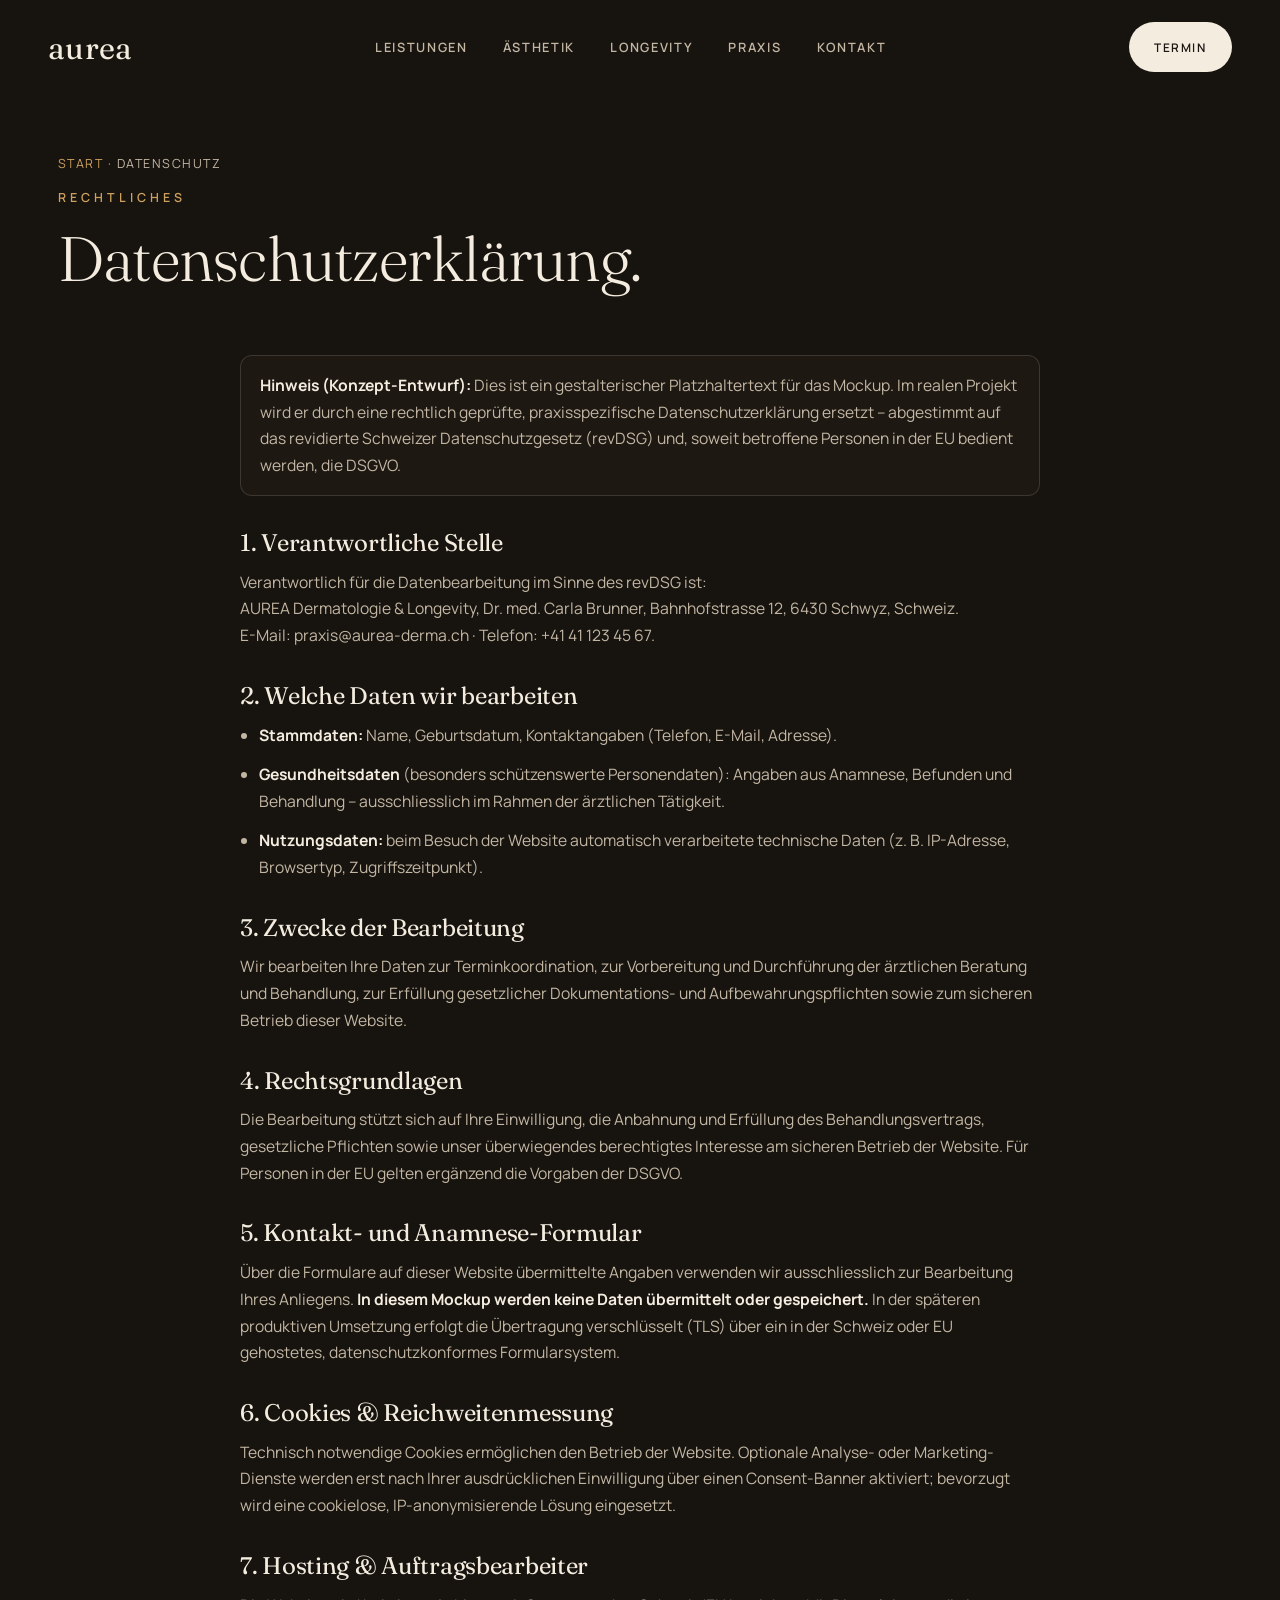
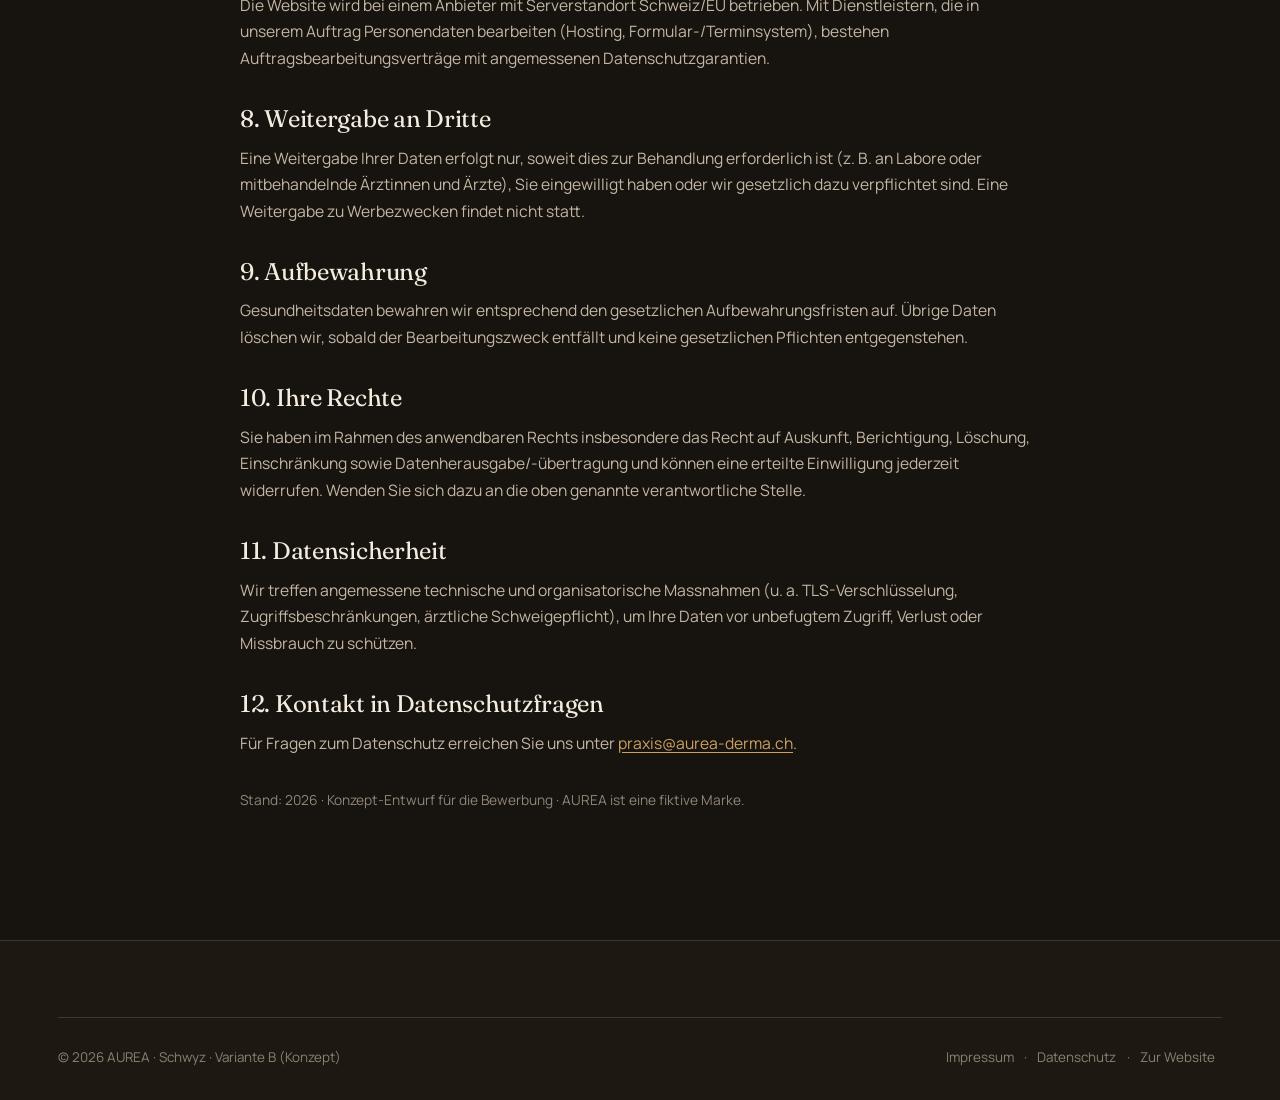
==== commit 98b3f498: "HIG-/Mobile-UX-Audit: Major-Befunde + Politur umgesetzt 7-Perspektiven-Gremium (Apple HIG/WCAG/Mater" ====
--- a/datenschutz-b.html
+++ b/datenschutz-b.html
@@ -3,35 +3,36 @@
 <head>
 <meta charset="UTF-8">
 <script>document.documentElement.classList.add('aurea-js');</script>
-<meta name="viewport" content="width=device-width, initial-scale=1.0">
+<meta name="viewport" content="width=device-width, initial-scale=1.0, viewport-fit=cover">
 <title>Datenschutzerklärung — AUREA (Variante B) · Schwyz</title>
 <meta name="description" content="Datenschutzerklärung der AUREA Dermatologie & Longevity, Schwyz – Konzept-Entwurf (Variante B).">
 <meta name="robots" content="noindex">
   <link rel="preload" href="assets/fonts/fraunces-standard-normal.woff2" as="font" type="font/woff2" crossorigin>
   <link rel="preload" href="assets/fonts/manrope-wght-normal.woff2" as="font" type="font/woff2" crossorigin>
+<link rel="icon" href="assets/favicon.svg">
 <link rel="stylesheet" href="assets/style-b.css">
 </head>
 <body>
 
 <!-- NAV -->
 <header class="b-nav scrolled" id="bnav">
-  <a href="variante-b.html" class="b-brand">aurea</a>
+  <a href="index.html" class="b-brand">aurea</a>
   <nav class="b-nav-links" id="bnavlinks">
-    <a href="variante-b.html#leistungen">Leistungen</a>
-    <a href="variante-b.html#aesthetik">Ästhetik</a>
+    <a href="index.html#leistungen">Leistungen</a>
+    <a href="index.html#aesthetik">Ästhetik</a>
     <a href="longevity-b.html">Longevity</a>
-    <a href="variante-b.html#praxis">Praxis</a>
-    <a href="variante-b.html#kontakt">Kontakt</a>
+    <a href="index.html#praxis">Praxis</a>
+    <a href="index.html#kontakt">Kontakt</a>
   </nav>
   <div style="display:flex;align-items:center;gap:1rem">
-    <a href="variante-b.html#termin" class="b-btn b-btn-cream b-nav-cta">Termin</a>
+    <a href="index.html#termin" class="b-btn b-btn-cream b-nav-cta">Termin</a>
     <button class="b-nav-toggle" id="bnavToggle" aria-label="Menü"><span></span><span></span><span></span></button>
   </div>
 </header>
 
 <section class="b-section b-container" style="padding-top:clamp(7rem,12vw,10rem)">
   <div class="b-head b-reveal">
-    <div class="b-breadcrumb"><a href="variante-b.html">Start</a> · Datenschutz</div>
+    <div class="b-breadcrumb"><a href="index.html">Start</a> · Datenschutz</div>
     <span class="b-eyebrow">Rechtliches</span>
     <h2>Datenschutzerklärung.</h2>
   </div>
@@ -90,7 +91,7 @@
   <div class="b-container">
     <div class="b-foot-bottom" style="border-top:1px solid var(--line);padding-top:1.7rem">
       <span>© 2026 AUREA · Schwyz · Variante B (Konzept)</span>
-      <span><a href="impressum-b.html">Impressum</a> · <a href="datenschutz-b.html">Datenschutz</a> · <a href="variante-b.html">Zur Website</a> · <a href="varianten.html">↑ Variantenübersicht</a></span>
+      <span><a href="impressum-b.html">Impressum</a> · <a href="datenschutz-b.html">Datenschutz</a> · <a href="index.html">Zur Website</a></span>
     </div>
   </div>
 </footer>
--- a/assets/style-b.css
+++ b/assets/style-b.css
@@ -1,7 +1,7 @@
 /* =========================================================================
    AUREA — Variante B  ·  "Noir Editorial"
-   Dark, high-contrast, fashion-editorial — inspiriert von skinmed.ch,
-   eigenständig umgesetzt. Champagner-Gold als Marken-Faden zu Variante A.
+   Dark, high-contrast, fashion-editorial — eigenständige Editorial-Richtung.
+   Champagner-Gold als Marken-Faden zu Variante A.
    ========================================================================= */
 
 /* Lokal gehostete Schriften (DSG-konform — kein Google-CDN, keine IP-Übermittlung).
@@ -41,7 +41,12 @@
 }
 
 *, *::before, *::after { box-sizing: border-box; margin: 0; padding: 0; }
-html { scroll-behavior: smooth; }
+/* Touch-Politur: kein blauer Tap-Flash auf Smartphones; Fokusring nur für Tastatur
+   (Accessibility bleibt erhalten, sieht aber bei Maus/Touch sauber aus). */
+* { -webkit-tap-highlight-color: transparent; }
+:focus:not(:focus-visible) { outline: none; }
+:focus-visible { outline: 2px solid var(--gold); outline-offset: 3px; border-radius: 6px; }
+html { scroll-behavior: smooth; scroll-padding-top: 5.5rem; }
 body { font-family: var(--sans); font-size: 1.05rem; line-height: 1.65; color: var(--bone);
   background: var(--noir); -webkit-font-smoothing: antialiased; overflow-x: hidden; }
 img { max-width: 100%; display: block; }
@@ -61,11 +66,12 @@
 .b-lead { font-size: var(--fs-lead); color: var(--bone-mut); line-height: 1.6; }
 
 /* Buttons — cream pill (primary), outline (secondary) */
-.b-btn { display: inline-flex; align-items: center; justify-content: center; gap: 0.6em;
-  font-family: var(--sans); font-weight: 600; font-size: 0.82rem; letter-spacing: 0.16em; text-transform: uppercase;
-  padding: 1.15rem 2.2rem; border-radius: 100px; min-height: 44px;
+.b-btn { display: inline-flex; align-items: center; justify-content: center; gap: 0.55em;
+  font-family: var(--sans); font-weight: 600; font-size: 0.82rem; letter-spacing: 0.13em; text-transform: uppercase;
+  padding: 1.1rem 2.1rem; border-radius: 100px; min-height: 50px; white-space: nowrap;
   transition: transform .45s var(--ease), background .35s, color .35s, box-shadow .45s var(--ease); }
-.b-btn svg { width: 1.05em; height: 1.05em; }
+.b-btn svg { width: 1.25em; height: 1.25em; flex-shrink: 0; transition: transform .35s var(--ease); }
+.b-btn:hover svg { transform: translateX(4px); }
 .b-btn-cream { background: var(--bone); color: var(--ink); }
 .b-btn-cream:hover { background: #fff; transform: translateY(-3px); box-shadow: 0 18px 40px -18px rgba(0,0,0,0.6); }
 .b-btn-outline { border: 1.5px solid rgba(243,236,223,0.4); color: var(--bone); }
@@ -82,7 +88,9 @@
 
 /* ---------- NAV ---------- */
 .b-nav { position: fixed; inset: 0 0 auto 0; z-index: 100; display: flex; align-items: center; justify-content: space-between;
-  padding: 1.35rem var(--gut); transition: background .45s var(--ease), padding .45s var(--ease), border-color .45s;
+  padding: 1.35rem var(--gut); padding-top: calc(1.35rem + env(safe-area-inset-top, 0px));
+  padding-left: max(var(--gut), env(safe-area-inset-left)); padding-right: max(var(--gut), env(safe-area-inset-right));
+  transition: background .45s var(--ease), padding .45s var(--ease), border-color .45s;
   border-bottom: 1px solid transparent; }
 .b-nav.scrolled { background: rgba(23,19,15,0.82); backdrop-filter: blur(14px); padding-block: 0.9rem; border-bottom-color: var(--line); }
 .b-brand { font-family: var(--serif); font-size: 1.95rem; font-weight: 400; letter-spacing: 0.01em; color: var(--bone); }
@@ -92,11 +100,27 @@
 .b-nav-cta { padding: 0.85rem 1.6rem; font-size: 0.74rem; }
 .b-nav-toggle { display: none; flex-direction: column; justify-content: center; align-items: center; gap: 5px; width: 44px; height: 44px; }
 .b-nav-toggle span { width: 26px; height: 2px; background: var(--bone); border-radius: 2px; transition: .35s var(--ease); }
+/* Scroll-Sperre des Hintergrunds, solange das Mobil-Menü offen ist */
+body.b-noscroll { overflow: hidden; }
 
 /* ---------- HERO ---------- */
 .b-hero { position: relative; min-height: 100svh; display: flex; align-items: center; overflow: hidden; }
 .b-hero-bg { position: absolute; inset: 0; z-index: 0; background: var(--noir-2); }
-.b-hero-bg img { width: 100%; height: 100%; object-fit: cover; object-position: 70% center; opacity: 0.92; }
+.b-hero-bg img { width: 100%; height: 100%; object-fit: cover; object-position: 70% center; opacity: 0.92;
+  animation: aurea-kenburns 30s ease-in-out infinite alternate; transform-origin: 70% 42%; will-change: transform; }
+/* Ken-Burns: kaum merklicher Slow-Zoom (lebendig/bedacht, 0 zusätzliche Bytes, GPU). */
+@keyframes aurea-kenburns { from { transform: scale(1); } to { transform: scale(1.055); } }
+@media (prefers-reduced-motion: reduce) { .b-hero-bg img { animation: none; } }
+
+/* Ausblick — optionale Phasen (dezenter „in Planung"-Teaser) */
+.ausblick-grid { display: grid; grid-template-columns: 1fr 1fr; gap: 1.2rem; max-width: 940px; margin: 0 auto; }
+.ausblick-card { position: relative; border: 1px solid var(--line); border-radius: 14px; padding: 1.9rem 1.8rem; background: var(--noir-2); }
+.ausblick-tag { display: inline-block; font-size: 0.68rem; letter-spacing: 0.18em; text-transform: uppercase; color: var(--gold);
+  border: 1px solid var(--line); border-radius: 100px; padding: 0.28rem 0.75rem; margin-bottom: 1.1rem; }
+.ausblick-card h3 { font-family: var(--serif); font-size: 1.35rem; font-weight: 400; color: var(--bone); margin-bottom: 0.55rem; }
+.ausblick-card p { color: var(--bone-mut); font-size: 0.97rem; line-height: 1.6; }
+.ausblick-meta { display: block; margin-top: 1.1rem; font-size: 0.76rem; letter-spacing: 0.05em; color: var(--bone-mut); opacity: 0.65; }
+@media (max-width: 720px) { .ausblick-grid { grid-template-columns: 1fr; } }
 .b-hero-bg::after { content: ""; position: absolute; inset: 0; background:
   linear-gradient(90deg, var(--noir) 8%, rgba(23,19,15,0.72) 42%, rgba(23,19,15,0.30) 70%, rgba(23,19,15,0.55) 100%),
   linear-gradient(0deg, var(--noir) 2%, transparent 30%); }
@@ -114,7 +138,10 @@
 /* ---------- SECTION HEAD ---------- */
 .b-head { max-width: 760px; margin-bottom: clamp(2.5rem, 5vw, 4.5rem); }
 .b-head.c { margin-inline: auto; text-align: center; }
-.b-head h2 { font-size: var(--fs-h2); margin: 1rem 0; font-weight: 300; hyphens: auto; overflow-wrap: break-word; }
+.b-head h2 { font-size: var(--fs-h2); margin: 1rem 0; font-weight: 300; hyphens: manual; overflow-wrap: break-word; }
+/* Typografie-Goldstandard: Headlines ausgewogen umbrechen statt Mitten-im-Wort zu trennen. */
+.b-head h2, .b-hero h1, .b-subhero h1 { text-wrap: balance; }
+p, .b-lead { text-wrap: pretty; }
 .b-head p { font-size: var(--fs-lead); color: var(--bone-mut); }
 
 /* ---------- SERVICES (editorial list) ---------- */
@@ -196,7 +223,11 @@
 .aurea-js .b-reveal { opacity: 0; transform: translateY(30px); transition: opacity .9s var(--ease), transform .9s var(--ease); }
 .b-reveal.in { opacity: 1; transform: none; }
 .b-reveal.d1 { transition-delay: .1s; } .b-reveal.d2 { transition-delay: .2s; } .b-reveal.d3 { transition-delay: .3s; }
-@media (prefers-reduced-motion: reduce) { .b-reveal { opacity: 1; transform: none; } * { scroll-behavior: auto; } }
+@media (prefers-reduced-motion: reduce) {
+  .b-reveal { opacity: 1; transform: none; }
+  html { scroll-behavior: auto; }
+  *, *::before, *::after { animation-duration: .001ms !important; animation-iteration-count: 1 !important; transition-duration: .001ms !important; }
+}
 
 /* ---------- BEFORE / AFTER SLIDER ---------- */
 .b-ba { text-align: center; }
@@ -268,7 +299,13 @@
 .bk-empty .ic { width: 52px; height: 52px; border-radius: 50%; border: 1.5px solid var(--line); color: var(--gold); display: grid; place-items: center; margin: 0 auto 1.2rem; }
 .bk-empty h4 { font-family: var(--serif); font-weight: 400; font-size: 1.3rem; color: var(--bone); margin-bottom: 0.5rem; }
 .bk-empty p { color: var(--bone-mut); margin-bottom: 1.4rem; }
-.bk-nav { display: flex; justify-content: space-between; gap: 1rem; padding: 1.4rem 1.8rem; border-top: 1px solid var(--line); }
+.bk-nav { display: flex; gap: 1rem; padding: 1.4rem 1.8rem; border-top: 1px solid var(--line); }
+.bk-nav #bkFwd { margin-left: auto; }
+/* Schmale Viewports: Buttons stapeln (Primär oben), nichts läuft mehr aus der Karte */
+@media (max-width: 560px) {
+  .bk-nav { flex-direction: column-reverse; gap: 0.7rem; padding-inline: 1.3rem; }
+  .bk-nav .b-btn { width: 100%; margin-left: 0; }
+}
 .bk-summary { display: grid; gap: 0; margin-bottom: 1.6rem; }
 .bk-summary .row { display: flex; justify-content: space-between; gap: 1rem; padding: 0.85rem 0; border-bottom: 1px solid var(--line); font-size: 0.95rem; }
 .bk-summary .row .k { color: var(--bone-mut); } .bk-summary .row .v { color: var(--bone); font-weight: 600; text-align: right; }
@@ -300,15 +337,23 @@
 @media (max-width: 900px) {
   .b-nav-links { display: none; }
   .b-nav-cta { display: none; }
-  .b-nav-toggle { display: flex; }
+  .b-nav-toggle { display: flex; position: relative; z-index: 210; }
+  /* Offen: Header-backdrop-filter MUSS aus sein — sonst wird der fixe Overlay am gefilterten
+     Header (winzige Höhe) statt am Viewport ausgerichtet → abgeschnittenes, unleserliches Menü. */
+  .b-nav.open { background: var(--noir); -webkit-backdrop-filter: none; backdrop-filter: none; border-bottom-color: transparent; }
+  .b-nav.open .b-brand { position: relative; z-index: 210; }
   .b-nav.open .b-nav-links { display: flex; flex-direction: column; position: fixed; inset: 0; background: var(--noir);
-    align-items: center; justify-content: center; gap: 2.2rem; font-size: 1.1rem; z-index: 99; }
+    align-items: center; justify-content: center; gap: 1.9rem; font-size: 1.2rem; z-index: 200;
+    padding: 6rem var(--gut) calc(2.5rem + env(safe-area-inset-bottom,0px)); }
+  .b-nav.open .b-nav-links a:not(.b-btn) { color: var(--bone); }
   .b-nav.open .b-nav-toggle span:nth-child(1) { transform: translateY(7px) rotate(45deg); }
   .b-nav.open .b-nav-toggle span:nth-child(2) { opacity: 0; }
   .b-nav.open .b-nav-toggle span:nth-child(3) { transform: translateY(-7px) rotate(-45deg); }
   .b-hero { align-items: flex-end; padding-bottom: clamp(3rem,10vw,5rem); padding-top: calc(5rem + env(safe-area-inset-top,0px)); }
   .b-hero-bg img { object-position: 60% center; }
   .b-hero-bg::after { background: linear-gradient(0deg, var(--noir) 6%, rgba(23,19,15,0.55) 46%, rgba(23,19,15,0.5) 100%); }
+  /* Scroll-Hinweis auf Touch ausblenden (überlagerte sonst die Buttons im bottom-aligned Hero) */
+  .b-scroll { display: none; }
   .b-serv { grid-template-columns: 1fr; }
   .b-serv-item:nth-child(odd) { border-right: none; }
   .b-feature, .b-feature.flip { grid-template-columns: 1fr; }
@@ -321,12 +366,17 @@
 }
 @media (max-width: 560px) {
   .b-footer-grid { grid-template-columns: 1fr; gap: 2rem; }
-  .b-hero-actions .b-btn { flex: 1; }
+  /* Hero- & Kontakt-Buttons sauber gestapelt & voll zentriert statt nebeneinander gequetscht
+     (verhindert u. a. den Umbruch der Telefonnummer im Kontakt-Button) */
+  .b-hero-actions { flex-direction: column; align-items: stretch; gap: 0.85rem; }
+  .b-hero-actions .b-btn { flex: none; width: 100%; }
 }
 @media (max-width: 760px) {
   .bk-week { grid-template-columns: repeat(3, 1fr); }
   .bk-steps .lbl { display: none; }
   .bk-steps { justify-content: center; }
+  /* Portrait-Hero (4:5): Gesicht oben halten, dunkle Textzone unten zeigen */
+  .b-hero-bg img { object-position: 50% 8%; transform-origin: 50% 30%; }
 }
 @media (max-width: 480px) {
   .bk-week { grid-template-columns: repeat(2, 1fr); }
@@ -462,3 +512,51 @@
   .b-step-row { grid-template-columns: 1fr; gap: 0.5rem; }
   .b-form-body, .b-form-head, .b-form-nav { padding-inline: 1.3rem; }
 }
+
+/* ===========================================================================
+   HIG-/Mobile-UX-Audit-Politur (Gremium-Befunde, gegengeprüft)
+   =========================================================================== */
+
+/* Longevity-Sektion: Text-Link als vollwertiges Tap-Ziel (≥44px), Noir-Look bleibt */
+.b-feature .txt .b-link { padding-block: 0.6rem; min-height: 44px; }
+
+/* Burger-Menü: primärer „Termin buchen"-CTA NUR im offenen Mobil-Overlay */
+.b-nav-menu-cta { display: none; }
+@media (max-width: 900px) {
+  .b-nav.open .b-nav-menu-cta { display: inline-flex; margin-top: 1.2rem; min-width: 220px; }
+  /* Menü-Links als grössere, klar trennbare Tap-Ziele */
+  .b-nav.open .b-nav-links a:not(.b-btn) { display: block; padding: 0.45rem 1.5rem; }
+}
+
+/* Footer: Navigations- & Rechtslinks auf komfortable Tap-Höhe; Telefon/Mail klickbar */
+.b-footer-grid nav a, .b-footer-grid a:not(.b-brand) { display: inline-block; padding-block: 0.32rem; }
+.b-foot-bottom a { display: inline-block; padding: 0.5rem 0.45rem; margin: -0.5rem 0; }
+a.b-cl { padding-block: 0.5rem; text-decoration: none; transition: color .3s; }
+a.b-cl:hover { color: var(--bone); }
+
+/* Kontakt/Mail-Button: Originalschreibweise statt Versalien (Lesbarkeit der Adresse) */
+.b-btn-lower { text-transform: none; letter-spacing: 0.01em; }
+
+/* Placeholder-Kontrast anheben (war 0.65 → unter 4.5:1) */
+.b-field input::placeholder, .b-field textarea::placeholder { opacity: 0.85; }
+
+/* Vorher/Nachher: vertikales Scrollen über dem Bild nicht als Regler-Drag werten */
+.ba-stage, .ba-range { touch-action: pan-y; }
+
+/* Touch: sofortiges Pressed-Feedback; „klebendes" Gold auf Touch-Geräten neutralisieren */
+.b-btn:active, .bk-pill:active, .bk-slot:active, .ba-pill:active, .bk-navbtn:active,
+.b-nav-toggle:active { transform: scale(0.97); }
+@media (hover: none) {
+  .bk-pill:hover { border-color: var(--line); }
+  .bk-slot:hover { background: var(--noir-3); color: var(--bone); border-color: var(--line); }
+  .b-btn-cream:hover { background: var(--bone); transform: none; box-shadow: none; }
+  .b-btn-outline:hover { background: transparent; border-color: rgba(243,236,223,0.4); transform: none; }
+}
+
+/* Absätze in Feature-Texten optisch trennen (Anamnese-Intro war eine Textwand) */
+.b-feature .txt p + p { margin-top: 1em; }
+
+/* Fliesstext in dichten Komponenten auf dem Smartphone auf ≥16px anheben */
+@media (max-width: 600px) {
+  .b-serv-item p, .b-pillar p, .b-measure-c p, .ausblick-card p { font-size: 1rem; line-height: 1.6; }
+}
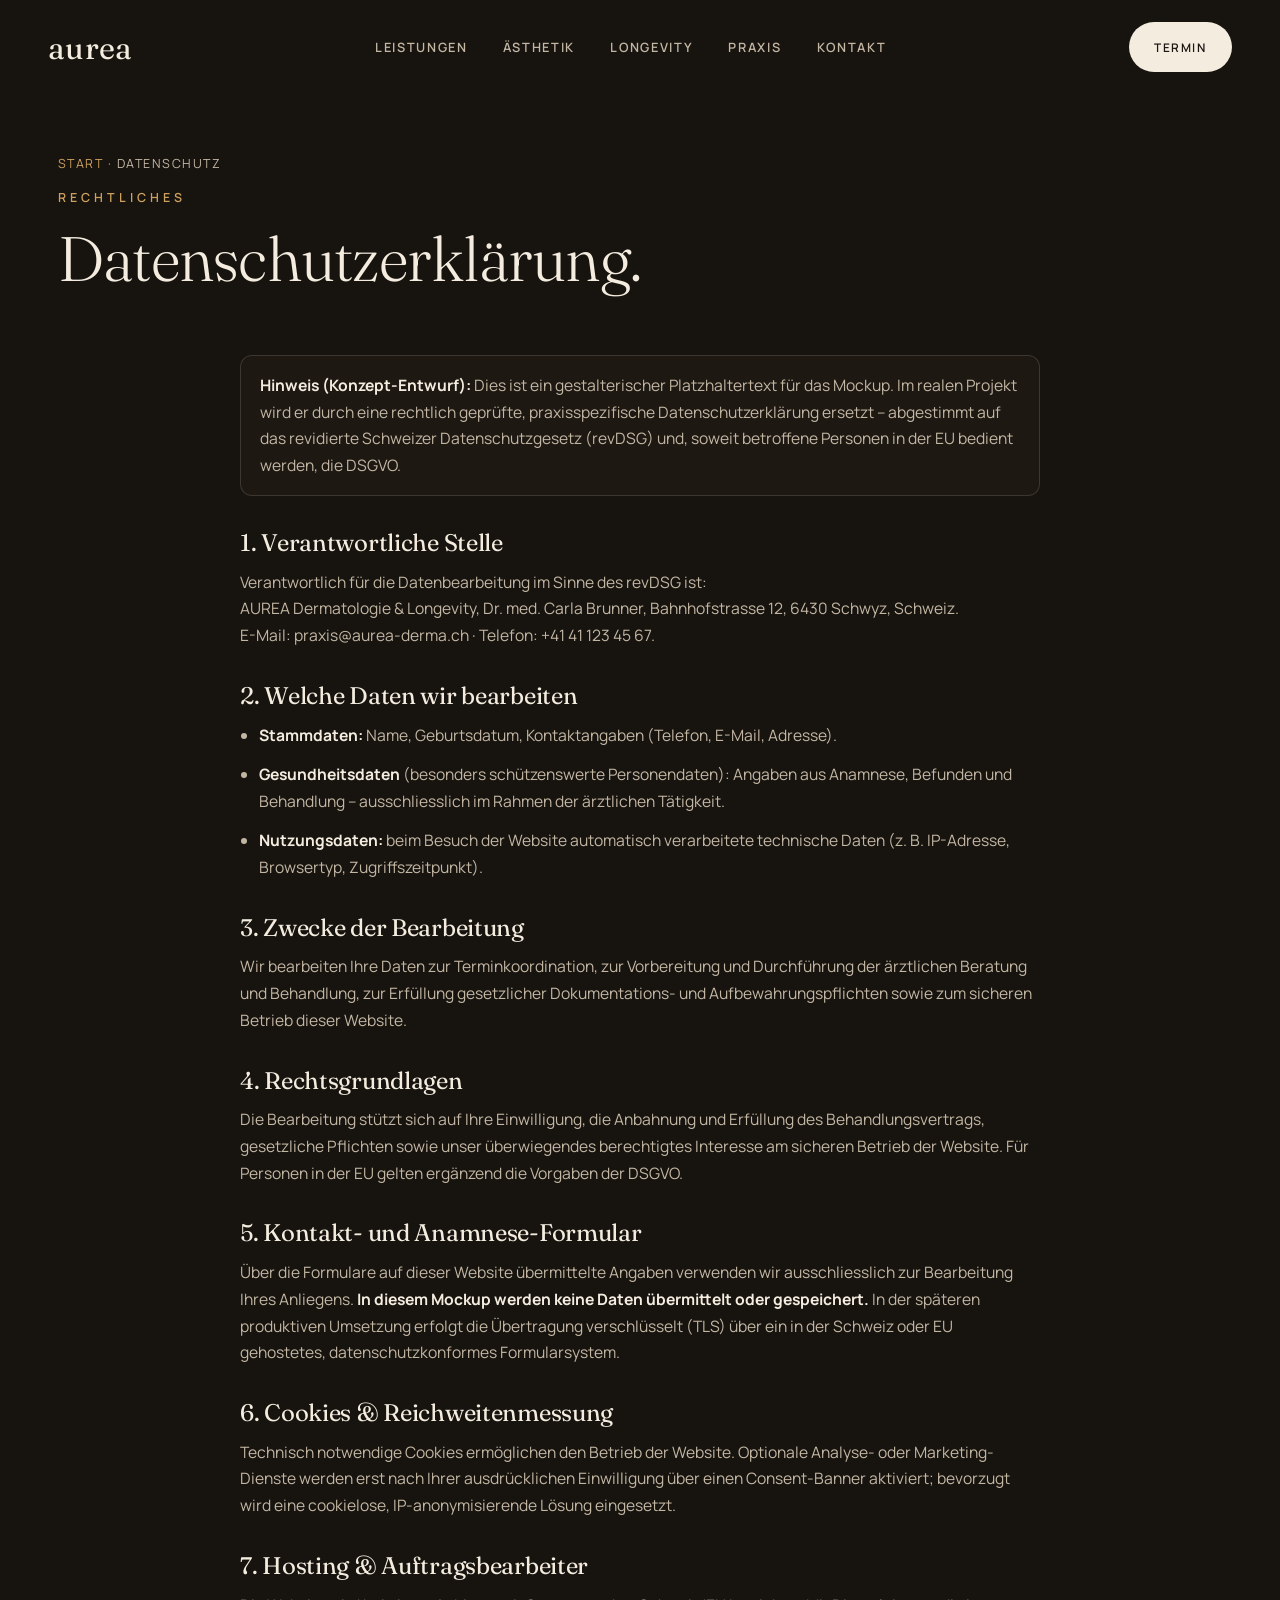
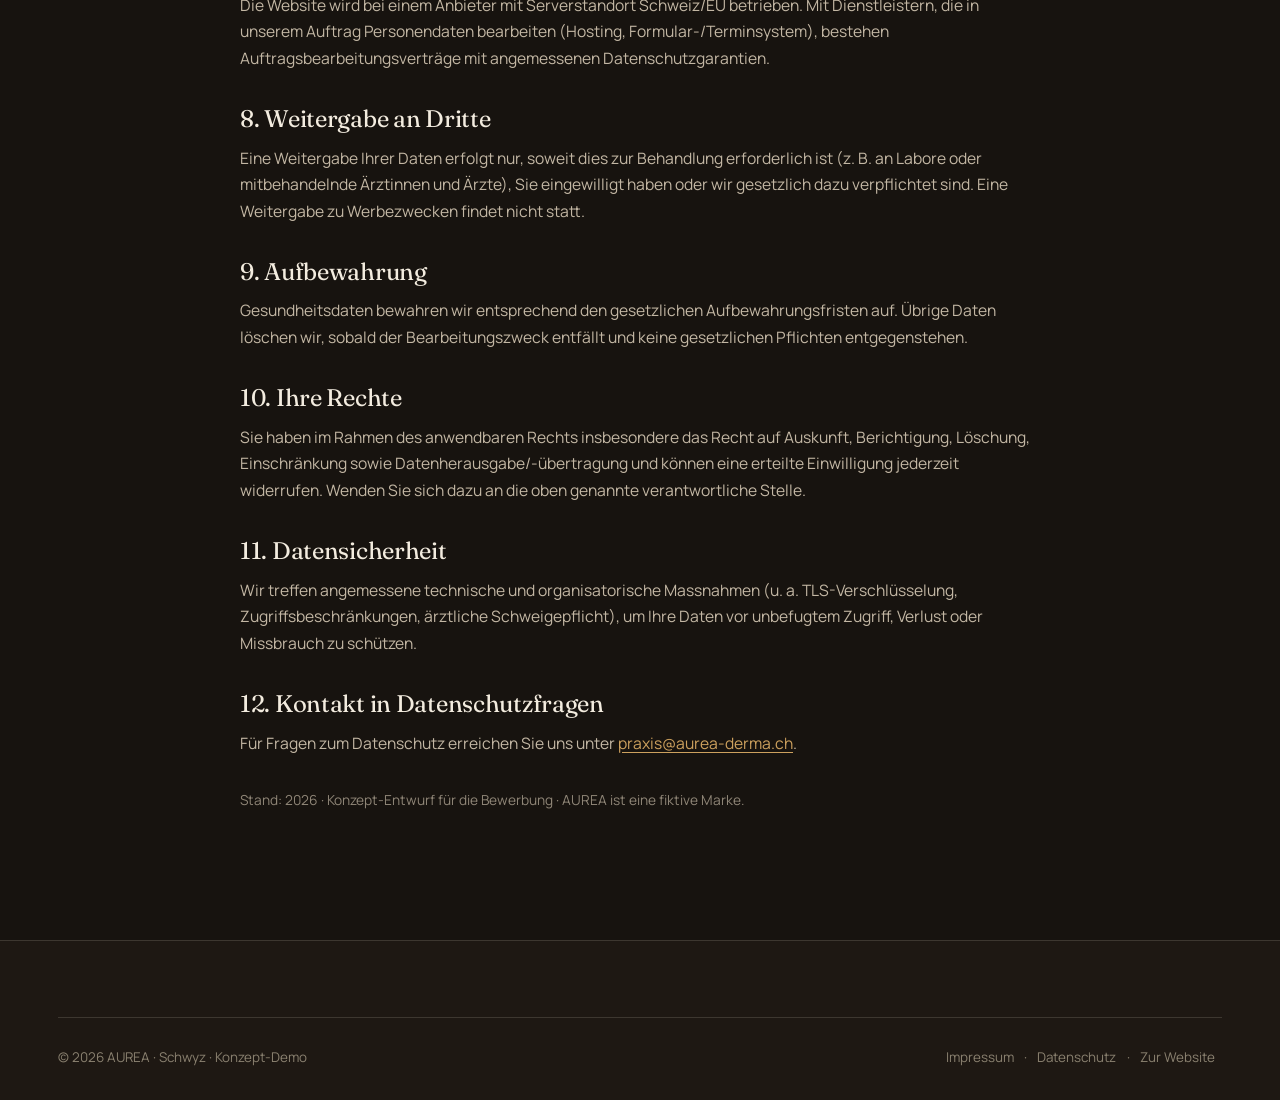
==== commit 40334033: "Mobile-Feinschliff: Hero-Crop, Validierungs-Kontrast, Menü-CTA, „Variante B" raus 1) Mobiler Hero ne" ====
--- a/datenschutz-b.html
+++ b/datenschutz-b.html
@@ -4,8 +4,8 @@
 <meta charset="UTF-8">
 <script>document.documentElement.classList.add('aurea-js');</script>
 <meta name="viewport" content="width=device-width, initial-scale=1.0, viewport-fit=cover">
-<title>Datenschutzerklärung — AUREA (Variante B) · Schwyz</title>
-<meta name="description" content="Datenschutzerklärung der AUREA Dermatologie & Longevity, Schwyz – Konzept-Entwurf (Variante B).">
+<title>Datenschutzerklärung — AUREA · Schwyz</title>
+<meta name="description" content="Datenschutzerklärung der AUREA Dermatologie & Longevity, Schwyz – Konzept-Entwurf.">
 <meta name="robots" content="noindex">
   <link rel="preload" href="assets/fonts/fraunces-standard-normal.woff2" as="font" type="font/woff2" crossorigin>
   <link rel="preload" href="assets/fonts/manrope-wght-normal.woff2" as="font" type="font/woff2" crossorigin>
@@ -90,7 +90,7 @@
 <footer class="b-footer">
   <div class="b-container">
     <div class="b-foot-bottom" style="border-top:1px solid var(--line);padding-top:1.7rem">
-      <span>© 2026 AUREA · Schwyz · Variante B (Konzept)</span>
+      <span>© 2026 AUREA · Schwyz · Konzept-Demo</span>
       <span><a href="impressum-b.html">Impressum</a> · <a href="datenschutz-b.html">Datenschutz</a> · <a href="index.html">Zur Website</a></span>
     </div>
   </div>
--- a/assets/style-b.css
+++ b/assets/style-b.css
@@ -452,8 +452,9 @@
 .b-fstep .step-label { font-size: 0.72rem; letter-spacing: 0.2em; text-transform: uppercase; color: var(--gold); margin-bottom: 0.5rem; }
 .b-fstep h4 { font-family: var(--serif); font-weight: 400; font-size: 1.45rem; color: var(--bone); margin-bottom: 1.4rem; }
 .b-field { margin-bottom: 1.2rem; }
+fieldset.b-field { border: 0; padding: 0; min-width: 0; }
 .b-field-row { display: grid; grid-template-columns: 1fr 1fr; gap: 1rem; }
-.b-field > label { display: block; font-size: 0.85rem; font-weight: 600; color: var(--bone); margin-bottom: 0.5rem; }
+.b-field > label, .b-field > legend { display: block; float: none; width: auto; font-size: 0.85rem; font-weight: 600; color: var(--bone); margin-bottom: 0.5rem; padding: 0; }
 .b-field input, .b-field select, .b-field textarea {
   width: 100%; font-family: var(--sans); font-size: 0.97rem; color: var(--bone); background: var(--noir-3);
   border: 1px solid var(--line); border-radius: 10px; padding: 0.85rem 1rem; min-height: 48px; transition: border-color .3s; }
@@ -524,6 +525,9 @@
 .b-nav-menu-cta { display: none; }
 @media (max-width: 900px) {
   .b-nav.open .b-nav-menu-cta { display: inline-flex; margin-top: 1.2rem; min-width: 220px; }
+  /* dunkler Text auf Creme erzwingen (sonst gewinnt .b-nav-links a mit bone-mut → kein Kontrast) */
+  .b-nav-links a.b-btn-cream { color: var(--ink); }
+  .b-nav-links a.b-btn-cream svg { color: var(--ink); }
   /* Menü-Links als grössere, klar trennbare Tap-Ziele */
   .b-nav.open .b-nav-links a:not(.b-btn) { display: block; padding: 0.45rem 1.5rem; }
 }
@@ -560,3 +564,22 @@
 @media (max-width: 600px) {
   .b-serv-item p, .b-pillar p, .b-measure-c p, .ausblick-card p { font-size: 1rem; line-height: 1.6; }
 }
+
+/* ===== Formular-Pflichtfeld-Validierung (Anamnese) — Gremium-Spez. ===== */
+:root { --b-warn: #F2876A; } /* klares Koralle — deutlich distinkt vom Champagner-Gold, ~6:1 auf --noir */
+/* Pflicht-Marker in Warnfarbe (nicht Gold) → wird klar als „erforderlich" erkannt, hebt sich von den
+   dekorativen Gold-Akzenten ab. */
+.b-req { color: var(--b-warn); margin-left: 0.18em; font-weight: 700; }
+.b-vh { position: absolute; width: 1px; height: 1px; padding: 0; margin: -1px; overflow: hidden; clip-path: inset(50%); white-space: nowrap; border: 0; }
+.b-field-error { color: var(--b-warn); font-size: 0.86rem; font-weight: 500; margin-top: 0.5rem; display: flex; gap: 0.45rem; align-items: flex-start; line-height: 1.45; }
+.b-field-error[hidden] { display: none; }
+.b-field-error svg { width: 1.15em; height: 1.15em; flex: none; margin-top: 0.1em; }
+/* farb-unabhängiges Signal: kräftiger Rahmen + dezente Tönung zusätzlich zur Farbe (WCAG 1.4.1) */
+.b-field input[aria-invalid="true"], .b-field textarea[aria-invalid="true"], .b-field select[aria-invalid="true"] {
+  border-color: var(--b-warn); box-shadow: 0 0 0 2px var(--b-warn); background: rgba(242,135,106,0.07); }
+.b-consent input[aria-invalid="true"] { outline: 2px solid var(--b-warn); outline-offset: 2px; }
+fieldset.b-field[aria-invalid="true"] .b-choices { outline: 2px solid var(--b-warn); outline-offset: 5px; border-radius: 8px; }
+.b-form-alert { margin: 0 1.8rem 0.2rem; padding: 0.95rem 1.15rem; border: 1.5px solid var(--b-warn); border-radius: 10px;
+  background: rgba(242,135,106,0.12); color: var(--b-warn); font-size: 0.92rem; font-weight: 500; line-height: 1.5; }
+.b-form-alert[hidden] { display: none; }
+@media (max-width: 600px) { .b-form-alert { margin-inline: 1.3rem; } }
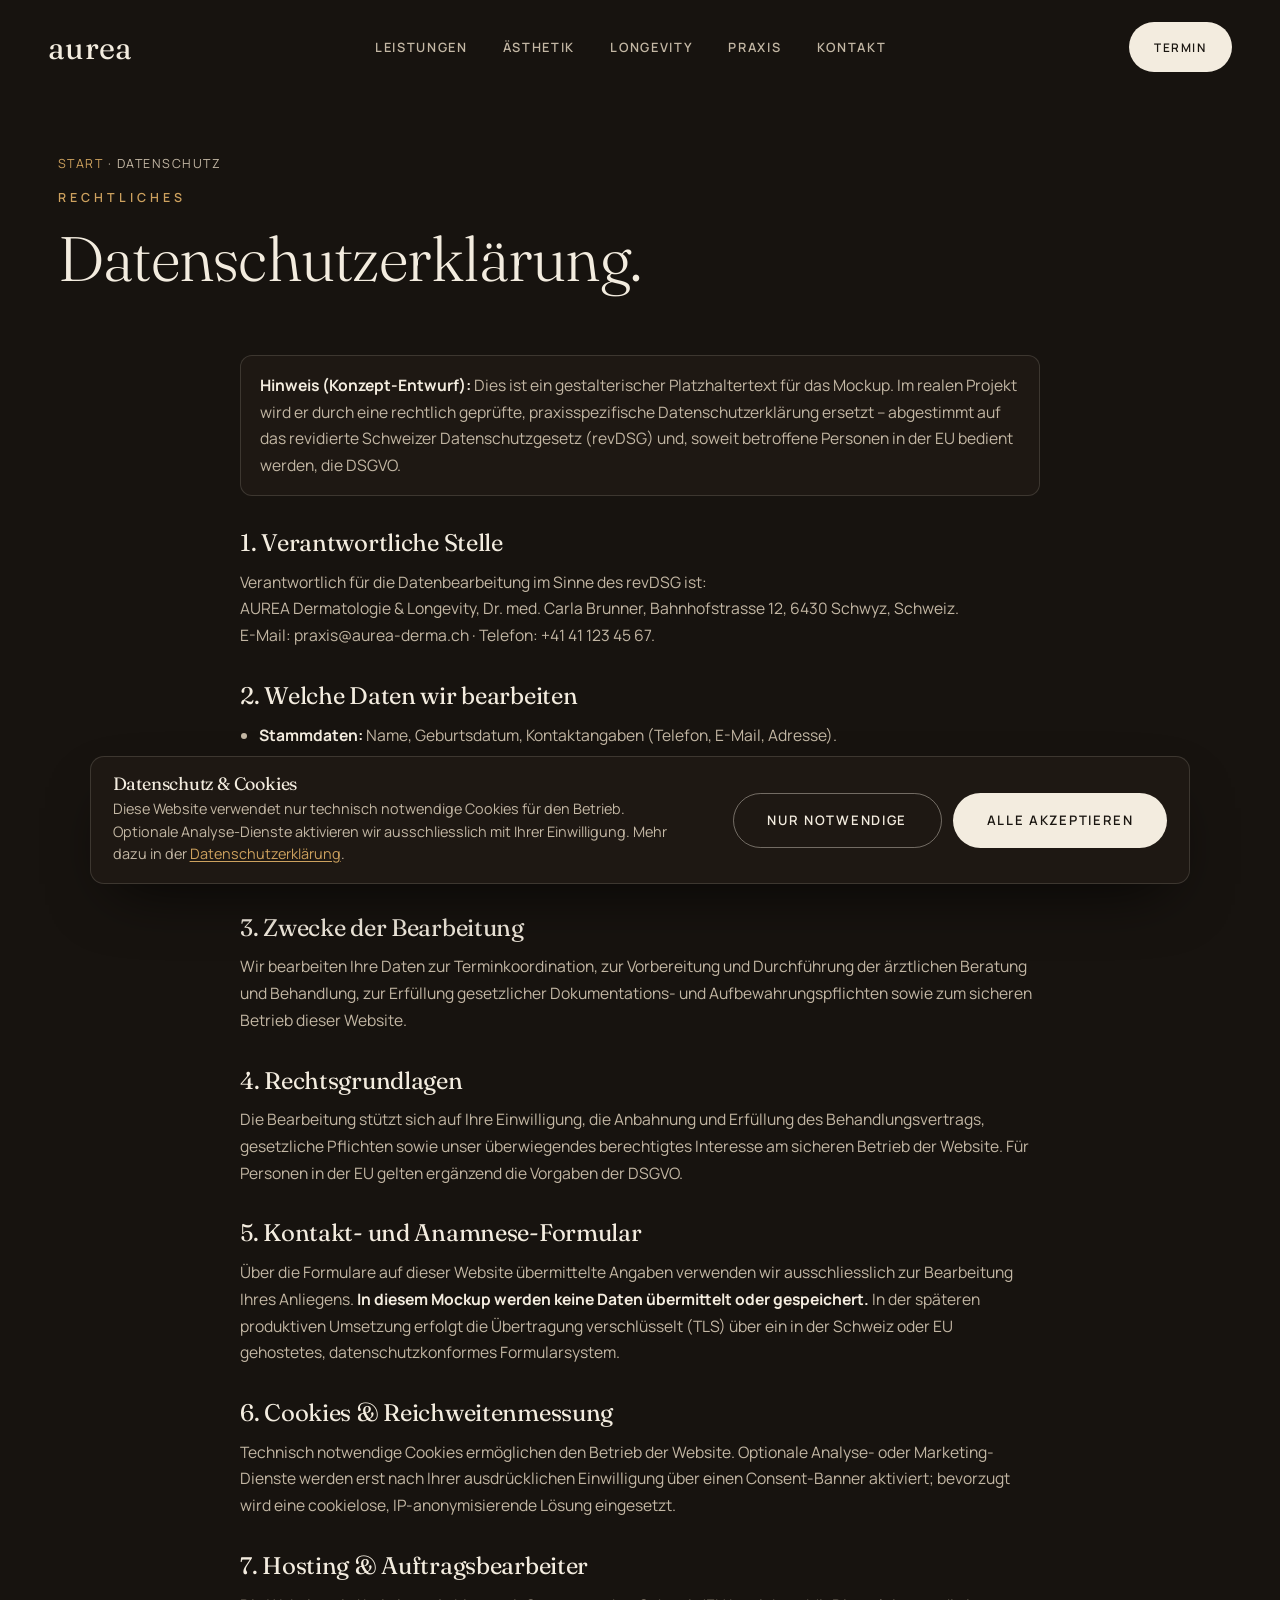
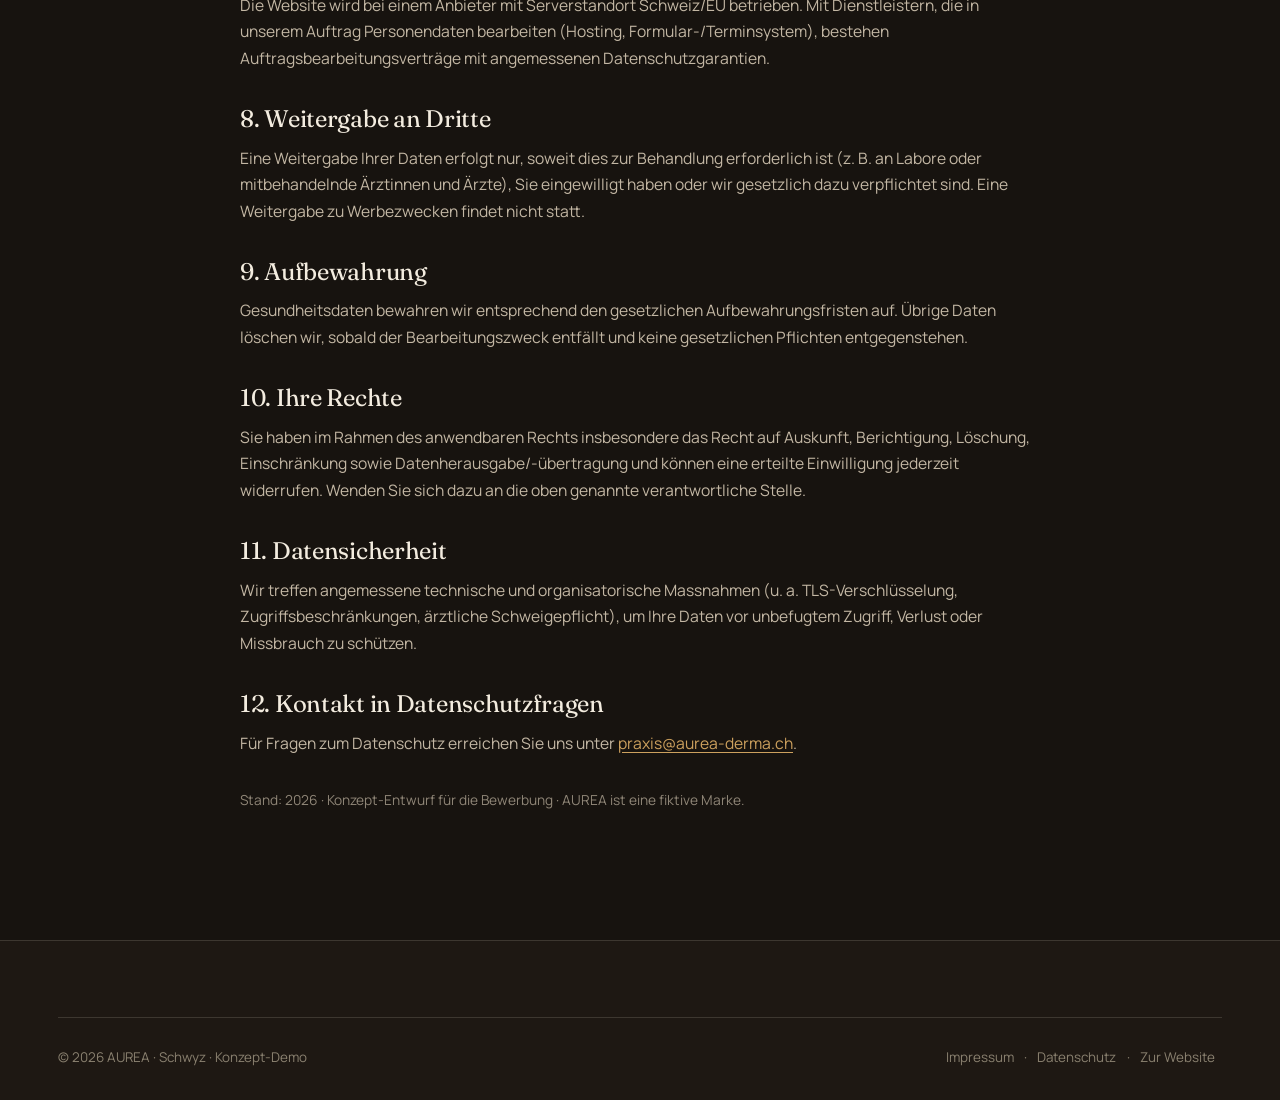
==== commit 9c9a6d5d: "WCAG-2.2-AA-Audit: alle Befunde behoben + wiederholbares Mess-Tooling 4-Perspektiven-Gremium (Tastat" ====
--- a/datenschutz-b.html
+++ b/datenschutz-b.html
@@ -13,6 +13,7 @@
 <link rel="stylesheet" href="assets/style-b.css">
 </head>
 <body>
+<a href="#hauptinhalt" class="b-skip">Zum Inhalt springen</a>
 
 <!-- NAV -->
 <header class="b-nav scrolled" id="bnav">
@@ -26,15 +27,16 @@
   </nav>
   <div style="display:flex;align-items:center;gap:1rem">
     <a href="index.html#termin" class="b-btn b-btn-cream b-nav-cta">Termin</a>
-    <button class="b-nav-toggle" id="bnavToggle" aria-label="Menü"><span></span><span></span><span></span></button>
+    <button class="b-nav-toggle" id="bnavToggle" aria-label="Menü" aria-expanded="false" aria-controls="bnavlinks"><span></span><span></span><span></span></button>
   </div>
 </header>
 
+<main id="hauptinhalt">
 <section class="b-section b-container" style="padding-top:clamp(7rem,12vw,10rem)">
   <div class="b-head b-reveal">
     <div class="b-breadcrumb"><a href="index.html">Start</a> · Datenschutz</div>
     <span class="b-eyebrow">Rechtliches</span>
-    <h2>Datenschutzerklärung.</h2>
+    <h1>Datenschutzerklärung.</h1>
   </div>
 
   <div class="b-legal b-reveal d1">
@@ -85,6 +87,7 @@
     <p style="margin-top:2rem;opacity:0.7;font-size:0.86rem">Stand: 2026 · Konzept-Entwurf für die Bewerbung · AUREA ist eine fiktive Marke.</p>
   </div>
 </section>
+</main>
 
 <!-- FOOTER -->
 <footer class="b-footer">
--- a/assets/style-b.css
+++ b/assets/style-b.css
@@ -24,6 +24,7 @@
   --ink-mut:   #5E564A;
   --line:      rgba(243,236,223,0.14);
   --line-ink:  rgba(26,22,17,0.14);
+  --field-line: #7C7264;  /* Formularfeld-Rahmen, ~3.3:1 vs. Feldfüllung (WCAG 1.4.11) */
 
   --serif: 'Fraunces', 'Cormorant Garamond', Georgia, serif;
   --sans:  'Manrope', -apple-system, BlinkMacSystemFont, 'Segoe UI', sans-serif;
@@ -54,6 +55,11 @@
 button { font-family: inherit; cursor: pointer; border: none; background: none; }
 ul { list-style: none; }
 ::selection { background: var(--gold); color: var(--noir); }
+/* Skip-Link (2.4.1): erst bei Tastaturfokus sichtbar */
+.b-skip { position: fixed; top: 0.6rem; left: 0.6rem; z-index: 400; background: var(--bone); color: var(--ink);
+  padding: 0.7rem 1.15rem; border-radius: 8px; font-weight: 700; font-size: 0.9rem; text-decoration: none;
+  transform: translateY(-220%); transition: transform .2s var(--ease); }
+.b-skip:focus { transform: none; outline: 2px solid var(--gold); outline-offset: 2px; }
 :focus-visible { outline: 2px solid var(--gold); outline-offset: 3px; border-radius: 3px; }
 
 h1, h2, h3 { font-family: var(--serif); font-weight: 400; line-height: 1.04; letter-spacing: -0.012em; }
@@ -125,10 +131,14 @@
   linear-gradient(90deg, var(--noir) 8%, rgba(23,19,15,0.72) 42%, rgba(23,19,15,0.30) 70%, rgba(23,19,15,0.55) 100%),
   linear-gradient(0deg, var(--noir) 2%, transparent 30%); }
 .b-hero-inner { position: relative; z-index: 2; width: 100%; max-width: var(--container); margin-inline: auto; padding-inline: var(--gut); }
-.b-hero h1 { font-size: var(--fs-display); max-width: 15ch; margin: 1.4rem 0 1.6rem; color: var(--bone); font-weight: 300; }
+.b-hero h1 { font-size: var(--fs-display); max-width: 15ch; margin: 1.65rem 0 1.85rem; color: var(--bone); font-weight: 300; }
 .b-hero h1 em { font-style: italic; color: var(--gold-soft); }
 .b-hero .b-lead { max-width: 46ch; color: #E8E1D4; }
-.b-hero-actions { display: flex; flex-wrap: wrap; gap: 1rem; margin-top: 2.4rem; }
+.b-hero-actions { display: flex; flex-wrap: wrap; gap: 1rem; margin-top: 2.7rem; }
+/* Primär-CTA dominiert: Lift-Schatten auf der Creme-Taste; Sekundär (Outline) bewusst leiser. */
+.b-hero-actions .b-btn-cream { box-shadow: 0 16px 40px -18px rgba(0,0,0,0.75); }
+.b-hero-actions .b-btn-outline { border-color: rgba(243,236,223,0.22); color: var(--bone-mut); }
+.b-hero-actions .b-btn-outline:hover { border-color: rgba(243,236,223,0.55); color: var(--bone); }
 .b-scroll { position: absolute; bottom: 1.6rem; left: 50%; transform: translateX(-50%); z-index: 2;
   font-size: 0.72rem; letter-spacing: 0.3em; text-transform: uppercase; color: var(--bone-mut);
   display: flex; flex-direction: column; align-items: center; gap: 0.6rem;
@@ -138,7 +148,7 @@
 /* ---------- SECTION HEAD ---------- */
 .b-head { max-width: 760px; margin-bottom: clamp(2.5rem, 5vw, 4.5rem); }
 .b-head.c { margin-inline: auto; text-align: center; }
-.b-head h2 { font-size: var(--fs-h2); margin: 1rem 0; font-weight: 300; hyphens: manual; overflow-wrap: break-word; }
+.b-head h1, .b-head h2 { font-size: var(--fs-h2); margin: 1rem 0; font-weight: 300; hyphens: manual; overflow-wrap: break-word; font-family: var(--serif); color: var(--bone); }
 /* Typografie-Goldstandard: Headlines ausgewogen umbrechen statt Mitten-im-Wort zu trennen. */
 .b-head h2, .b-hero h1, .b-subhero h1 { text-wrap: balance; }
 p, .b-lead { text-wrap: pretty; }
@@ -200,7 +210,7 @@
 .b-footer-grid { display: grid; grid-template-columns: 1.6fr 1fr 1.3fr; gap: clamp(2rem,4vw,4rem); padding-bottom: 3rem; border-bottom: 1px solid var(--line); }
 .b-footer .b-brand { font-size: 1.7rem; }
 .b-footer p { color: var(--bone-mut); font-size: 0.95rem; margin-top: 1rem; max-width: 38ch; }
-.b-footer h4 { font-size: 0.74rem; letter-spacing: 0.2em; text-transform: uppercase; color: var(--gold); margin-bottom: 1.1rem; font-weight: 700; }
+.b-footer h3, .b-footer h4 { font-size: 0.74rem; letter-spacing: 0.2em; text-transform: uppercase; color: var(--gold); margin-bottom: 1.1rem; font-weight: 700; font-family: var(--sans); }
 .b-footer-col a, .b-footer-col li { display: block; font-size: 0.95rem; color: var(--bone-mut); padding: 0.32rem 0; transition: color .3s; }
 .b-footer-col a:hover { color: var(--bone); }
 .b-cl { display: flex; gap: 0.7rem; align-items: flex-start; font-size: 0.95rem; color: var(--bone-mut); padding: 0.32rem 0; }
@@ -216,6 +226,29 @@
 .b-concept a { color: var(--gold-soft); text-decoration: underline; text-underline-offset: 3px; }
 .b-concept button { color: var(--bone-mut); opacity: 0.7; font-size: 1.1rem; line-height: 1; padding: 0.5rem 0.9rem; min-height: 44px; min-width: 44px; }
 .b-concept button:hover { opacity: 1; }
+
+/* ---------- CONSENT-HINWEIS (dezent, Noir) ---------- */
+.b-cc { position: fixed; left: 0; right: 0; bottom: 0; z-index: 250; pointer-events: none;
+  padding: 0 1rem calc(1rem + env(safe-area-inset-bottom, 0px));
+  transform: translateY(130%); transition: transform .45s var(--ease); }
+.b-cc.in { transform: none; }
+.b-cc-in { pointer-events: auto; max-width: 1100px; margin: 0 auto; display: flex; align-items: center;
+  gap: 1rem 2rem; flex-wrap: wrap; justify-content: space-between;
+  background: var(--noir-2); border: 1px solid var(--line); border-radius: 14px;
+  padding: 1.1rem 1.35rem; box-shadow: 0 26px 64px -26px rgba(0,0,0,0.82); }
+.b-cc-txt { flex: 1 1 360px; min-width: 0; }
+.b-cc-txt h2 { font-family: var(--serif); font-weight: 400; font-size: 1.12rem; color: var(--bone); margin-bottom: 0.3rem; }
+.b-cc-txt p { font-size: 0.9rem; color: var(--bone-mut); line-height: 1.55; margin: 0; max-width: 64ch; }
+.b-cc-txt a { color: var(--gold); text-decoration: underline; text-underline-offset: 2px; }
+.b-cc-act { display: flex; gap: 0.7rem; flex: none; flex-wrap: wrap; }
+.b-cc-act .b-btn { min-height: 46px; }
+@media (max-width: 640px) {
+  .b-cc-in { flex-direction: column; align-items: stretch; gap: 1rem; justify-content: flex-start; }
+  .b-cc-txt { flex: 0 0 auto; }          /* sonst wird die 360px-Basis zur Höhe → Leerfläche */
+  .b-cc-act { width: 100%; }
+  .b-cc-act .b-btn { flex: 1 1 140px; width: auto; }
+}
+@media (prefers-reduced-motion: reduce) { .b-cc { transition: none; } }
 
 /* ---------- REVEAL ---------- */
 /* Progressive Enhancement: versteckter Startzustand nur bei aktivem JS (html.aurea-js,
@@ -255,7 +288,7 @@
 .ba-range::-webkit-slider-thumb { -webkit-appearance: none; width: 48px; height: 600px; background: transparent; cursor: ew-resize; }
 .ba-range::-moz-range-track { background: transparent; }
 .ba-range::-moz-range-thumb { width: 48px; height: 600px; border: 0; background: transparent; cursor: ew-resize; }
-.ba-range:focus-visible { outline: 2px solid var(--gold); outline-offset: 3px; }
+.ba-range:focus-visible { outline: 2px solid var(--gold); outline-offset: 3px; box-shadow: 0 0 0 6px rgba(8,6,4,0.6); border-radius: 100px; }
 
 /* ---------- BOOKING TOOL ---------- */
 .bk { max-width: 880px; margin: 0 auto; background: var(--noir-2); border: 1px solid var(--line); border-radius: 18px; overflow: hidden; }
@@ -288,6 +321,12 @@
 .bk-day.past { opacity: 0.45; }
 .bk-day.booked { opacity: 0.5; }
 .bk-day.booked .dom { color: var(--bone-mut); }
+/* Heutiger Tag hervorgehoben (Situational Awareness) — auch wenn ausgebucht nicht gedimmt */
+.bk-day.today { opacity: 1; border-color: var(--gold); box-shadow: inset 0 0 0 1px var(--gold); }
+.bk-day.today .dom { color: var(--gold-soft); }
+.bk-today-tag { display: inline-block; font-size: 0.58rem; font-weight: 700; letter-spacing: 0.08em;
+  text-transform: uppercase; color: var(--ink); background: var(--gold); border-radius: 100px; padding: 0.1rem 0.5rem; }
+.bk-day .bk-today-tag { margin-bottom: 0.55rem; }
 .bk-day .dow { font-size: 0.68rem; font-weight: 700; letter-spacing: 0.1em; text-transform: uppercase; color: var(--bone-mut); }
 .bk-day .dom { font-family: var(--serif); font-size: 1.3rem; color: var(--bone); margin: 0.15rem 0 0.7rem; }
 .bk-slot { display: block; width: 100%; padding: 0.5rem 0.2rem; margin-bottom: 0.4rem; border-radius: 7px; border: 1px solid var(--line);
@@ -350,8 +389,17 @@
   .b-nav.open .b-nav-toggle span:nth-child(2) { opacity: 0; }
   .b-nav.open .b-nav-toggle span:nth-child(3) { transform: translateY(-7px) rotate(-45deg); }
   .b-hero { align-items: flex-end; padding-bottom: clamp(3rem,10vw,5rem); padding-top: calc(5rem + env(safe-area-inset-top,0px)); }
-  .b-hero-bg img { object-position: 60% center; }
-  .b-hero-bg::after { background: linear-gradient(0deg, var(--noir) 6%, rgba(23,19,15,0.55) 46%, rgba(23,19,15,0.5) 100%); }
+  .b-hero-bg img { object-position: 50% center; }
+  /* Scrim (gemessen): dunkle Textzone bis ins Eyebrow-Band (~57–61% v.u.) für WCAG-AA, dann
+     SCHARFER Feather (61→73%) → Augen/Stirn (~69% v.u.) bleiben klar. */
+  .b-hero-bg::after { background: linear-gradient(to top,
+    var(--noir) 0%, rgba(23,19,15,0.80) 40%, rgba(23,19,15,0.78) 63%, rgba(23,19,15,0.22) 69%, rgba(23,19,15,0) 75%); }
+  /* Eyebrow auf helleres Champagner-Gold (höhere Luminanz → AA mit moderatem Scrim; = H1-Akzentfarbe). */
+  .b-hero .b-eyebrow { color: var(--gold-soft); text-shadow: 0 0 3px rgba(8,6,4,0.5), 0 1px 18px rgba(8,6,4,0.82); }
+  .b-hero h1 { text-shadow: 0 2px 22px rgba(8,6,4,0.45); }
+  /* Schmaler Nav-Scrim nur ganz oben (erreicht die Haarkrone nie), für Wortmarke/Burger-Kontrast. */
+  .b-hero-bg::before { content: ""; position: absolute; inset: 0 0 auto 0; height: 12vh; z-index: 1; pointer-events: none;
+    background: linear-gradient(to bottom, rgba(23,19,15,0.5), transparent); }
   /* Scroll-Hinweis auf Touch ausblenden (überlagerte sonst die Buttons im bottom-aligned Hero) */
   .b-scroll { display: none; }
   .b-serv { grid-template-columns: 1fr; }
@@ -371,16 +419,108 @@
   .b-hero-actions { flex-direction: column; align-items: stretch; gap: 0.85rem; }
   .b-hero-actions .b-btn { flex: none; width: 100%; }
 }
+/* Sehr schmale Phones: H1 minimal kleiner, damit „Schöne Haut ist" einzeilig bleibt (2-zeilige H1).
+   So rutscht das Eyebrow auf die Kiefer-/Halspartie (dunkler) statt über die helle Wange. */
+@media (max-width: 389px) {
+  /* Sehr schmal + höhenbegrenzt: H1 kleiner UND Abstände kompakt (Öffnen nur ≥390), damit das
+     Eyebrow tief/dunkel bleibt (gemessen AA) und der Hero nicht überläuft. */
+  .b-hero h1 { font-size: 2.7rem; margin: 1.3rem 0 1.45rem; }
+  .b-hero-actions { margin-top: 2.2rem; }
+}
 @media (max-width: 760px) {
   .bk-week { grid-template-columns: repeat(3, 1fr); }
   .bk-steps .lbl { display: none; }
   .bk-steps { justify-content: center; }
-  /* Portrait-Hero (4:5): Gesicht oben halten, dunkle Textzone unten zeigen */
-  .b-hero-bg img { object-position: 50% 8%; transform-origin: 50% 30%; }
+  /* Vertikales Porträt (9:16): voller Kopf mit Kopffreiheit; vertikales Framing lebt im ASSET
+     (cover fittet bei 100svh immer nach Höhe → object-position-Y inert, daher horizontal zentriert). */
+  .b-hero-bg img { object-position: 50% center; transform-origin: 52% 34%; opacity: 1; }
 }
 @media (max-width: 480px) {
   .bk-week { grid-template-columns: repeat(2, 1fr); }
   .bk-day { min-height: 130px; }
+}
+
+/* =========================================================================
+   MOBILE BUCHUNGS-SHEET (Airline-Muster, ≤760px) — Schritt 3 als Vollbild
+   ========================================================================= */
+#bkTrigger { display: none; }
+@media (max-width: 760px) {
+  #bkInlineCal { display: none; }            /* Inline-Kalender nur Desktop/Tablet */
+  #bkTrigger { display: block; }             /* Trigger-Karte nur Smartphone */
+}
+.bk-trigger { width: 100%; display: flex; align-items: center; justify-content: space-between; gap: 1rem;
+  text-align: left; padding: 1.1rem 1.25rem; border-radius: 12px; border: 1px solid var(--line);
+  background: var(--noir-3); color: var(--bone); transition: border-color .3s; min-height: 64px; }
+.bk-trigger:hover { border-color: var(--gold); }
+.bk-trigger-main { display: flex; flex-direction: column; gap: 0.2rem; min-width: 0; }
+.bk-trigger-label { font-family: var(--serif); font-size: 1.12rem; color: var(--bone); }
+.bk-trigger-sub { font-size: 0.85rem; color: var(--bone-mut); }
+.bk-trigger.has-sel .bk-trigger-label { color: var(--gold-soft); }
+.bk-trigger-cta { display: inline-flex; align-items: center; gap: 0.4rem; flex: none; font-size: 0.76rem;
+  font-weight: 700; letter-spacing: 0.12em; text-transform: uppercase; color: var(--gold); }
+.bk-trigger-cta svg { width: 1em; }
+
+.bk-sheet { display: none; }                  /* nur ≤760px + .open zeigt das Sheet */
+@media (max-width: 760px) {
+  .bk-sheet { position: fixed; inset: 0; height: 100dvh; z-index: 340; background: var(--noir); flex-direction: column; }
+  .bk-sheet.open { display: flex; animation: bksheetin .34s var(--ease); }
+  .bk-sheet-head { display: flex; align-items: center; gap: 0.8rem; padding: 1rem;
+    padding-top: calc(1rem + env(safe-area-inset-top, 0px)); border-bottom: 1px solid var(--line); }
+  .bk-sheet-lead { flex: none; width: 44px; }
+  .bk-sheet-ic { width: 44px; height: 44px; border-radius: 50%; display: grid; place-items: center;
+    color: var(--bone); border: 1px solid var(--line); background: var(--noir-2); transition: all .3s; }
+  .bk-sheet-ic:hover { border-color: var(--gold); color: var(--gold); }
+  .bk-sheet-ic svg { width: 18px; }
+  .bk-sheet-ic[hidden] { display: none; }    /* sonst überschreibt display:grid das hidden-Attribut */
+  .bk-sheet-titles { flex: 1; min-width: 0; text-align: center; }
+  .bk-sheet-title { font-family: var(--serif); font-weight: 400; font-size: 1.18rem; color: var(--bone); line-height: 1.2; }
+  .bk-sheet-title:focus { outline: none; }
+  .bk-sheet-kw { display: block; font-size: 0.73rem; letter-spacing: 0.04em; color: var(--bone-mut); margin-top: 0.15rem; }
+  .bk-sheet-weeknav { flex: none; display: flex; gap: 0.4rem; }
+  .bk-sheet-body { flex: 1; overflow-y: auto; overscroll-behavior: contain; padding: 1.1rem 1rem 1.4rem; }
+  .bk-sheet-pane { animation: bkpane .3s var(--ease); }
+  .bk-sheet[data-phase="times"] .bk-sheet-pane { animation: bkpanefwd .3s var(--ease); }
+  .bk-sheet-foot { flex: none; padding: 1rem; padding-bottom: calc(1rem + env(safe-area-inset-bottom, 0px));
+    border-top: 1px solid var(--line); }
+  .bk-sheet-foot .b-btn { width: 100%; }
+  .bk-sheet-foot .b-btn:disabled { opacity: 0.4; cursor: not-allowed; }
+  /* Tagesliste */
+  .bk-daylist { display: flex; flex-direction: column; gap: 0.55rem; }
+  .bk-dayrow { display: flex; align-items: center; gap: 0.9rem; width: 100%; text-align: left; min-height: 60px;
+    padding: 0.8rem 1rem; border-radius: 11px; border: 1px solid var(--line); background: var(--noir-3);
+    color: var(--bone); transition: border-color .25s, background .25s; }
+  .bk-dayrow:hover:not([aria-disabled="true"]) { border-color: var(--gold); }
+  .bk-dayrow.sel { border-color: var(--gold); background: rgba(205,161,94,0.10); }
+  .bk-dayrow[aria-disabled="true"] { opacity: 0.42; }
+  /* Heutiger Tag: hervorgehoben und nie gedimmt (auch wenn ausgebucht) */
+  .bk-dayrow.today { opacity: 1; border-color: var(--gold); }
+  .bk-dayrow.today .dow { color: var(--gold-soft); }
+  .bk-dayrow .bk-today-tag { margin-left: 0.55rem; vertical-align: 0.06em; }
+  .bk-dayrow-date { flex: 1; display: flex; align-items: baseline; gap: 0.6rem; min-width: 0; }
+  .bk-dayrow .dow { font-size: 0.7rem; font-weight: 700; letter-spacing: 0.1em; text-transform: uppercase; color: var(--bone-mut); flex: none; }
+  .bk-dayrow .dom { font-family: var(--serif); font-size: 1.1rem; color: var(--bone); }
+  .bk-dayrow .chev { flex: none; color: var(--bone-mut); display: grid; place-items: center; }
+  .bk-dayrow .chev svg { width: 18px; display: block; }
+  .bk-dayrow[aria-disabled="true"] .chev { visibility: hidden; }
+  /* Verfügbarkeits-Badge (Farbe + Form + Text, nie nur Farbe) */
+  .bk-badge { display: inline-flex; align-items: center; gap: 0.42rem; flex: none; font-size: 0.8rem; font-weight: 600; color: var(--bone-mut); }
+  .bk-badge .dot { width: 8px; height: 8px; border-radius: 50%; flex: none; }
+  .bk-badge--frei .dot { background: #8FB98A; }
+  .bk-badge--wenige { color: var(--gold-soft); }
+  .bk-badge--wenige .dot { background: var(--gold); box-shadow: 0 0 0 3px rgba(205,161,94,0.18); }
+  .bk-badge--zu .dot, .bk-badge--off .dot { display: none; }
+  .bk-badge--zu, .bk-badge--off { opacity: 0.8; }
+  /* Uhrzeit-Ebene */
+  .bk-timehint { font-size: 0.86rem; color: var(--bone-mut); margin-bottom: 1rem; }
+  .bk-timegrid { display: grid; grid-template-columns: repeat(2, 1fr); gap: 0.6rem; }
+  .bk-timegrid .bk-slot { margin-bottom: 0; min-height: 52px; font-size: 0.95rem; }
+  .bk-sheet .bk-empty { padding-top: 1.4rem; }
+}
+@keyframes bksheetin { from { opacity: 0; transform: translateY(2%); } to { opacity: 1; transform: none; } }
+@keyframes bkpane { from { opacity: 0; transform: translateX(-14px); } to { opacity: 1; transform: none; } }
+@keyframes bkpanefwd { from { opacity: 0; transform: translateX(14px); } to { opacity: 1; transform: none; } }
+@media (prefers-reduced-motion: reduce) {
+  .bk-sheet.open, .bk-sheet-pane, .bk-sheet[data-phase="times"] .bk-sheet-pane { animation: none; }
 }
 
 /* =========================================================================
@@ -457,10 +597,13 @@
 .b-field > label, .b-field > legend { display: block; float: none; width: auto; font-size: 0.85rem; font-weight: 600; color: var(--bone); margin-bottom: 0.5rem; padding: 0; }
 .b-field input, .b-field select, .b-field textarea {
   width: 100%; font-family: var(--sans); font-size: 0.97rem; color: var(--bone); background: var(--noir-3);
-  border: 1px solid var(--line); border-radius: 10px; padding: 0.85rem 1rem; min-height: 48px; transition: border-color .3s; }
+  border: 1px solid var(--field-line); border-radius: 10px; padding: 0.85rem 1rem; min-height: 48px; transition: border-color .3s; }
 .b-field textarea { min-height: 104px; resize: vertical; line-height: 1.5; }
 .b-field input::placeholder, .b-field textarea::placeholder { color: var(--bone-mut); opacity: 0.65; }
-.b-field input:focus, .b-field select:focus, .b-field textarea:focus { outline: none; border-color: var(--gold); }
+.b-field input:focus, .b-field select:focus, .b-field textarea:focus { border-color: var(--gold); }
+/* Tastaturfokus: deutlicher 2px-Goldring (konsistent mit dem übrigen UI), nicht nur Rahmenwechsel */
+.b-field input:focus-visible, .b-field select:focus-visible, .b-field textarea:focus-visible {
+  outline: 2px solid var(--gold); outline-offset: 2px; }
 .b-field select { appearance: none; -webkit-appearance: none; cursor: pointer; padding-right: 2.6rem;
   background-image: url("data:image/svg+xml,%3Csvg xmlns='http://www.w3.org/2000/svg' width='14' height='14' viewBox='0 0 24 24' fill='none' stroke='%23CDA15E' stroke-width='2' stroke-linecap='round' stroke-linejoin='round'%3E%3Cpath d='m6 9 6 6 6-6'/%3E%3C/svg%3E");
   background-repeat: no-repeat; background-position: right 1rem center; }
